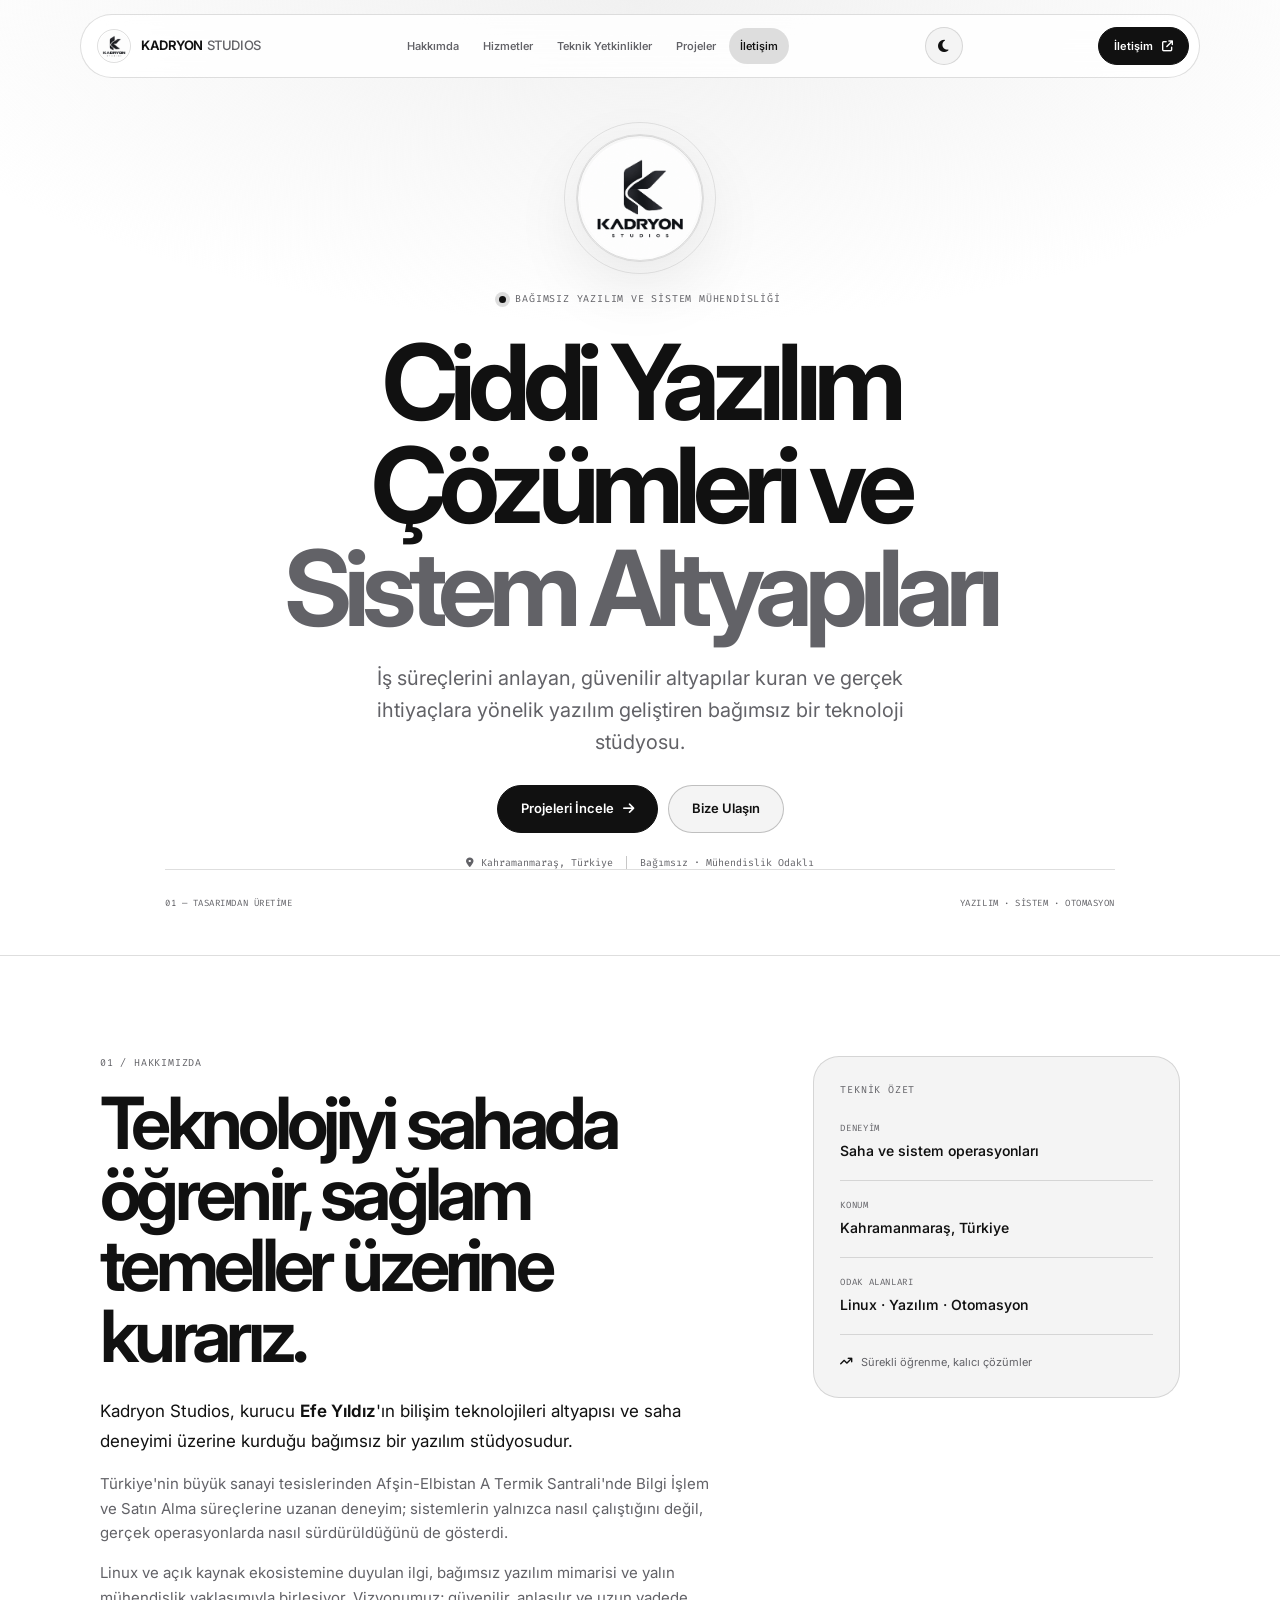
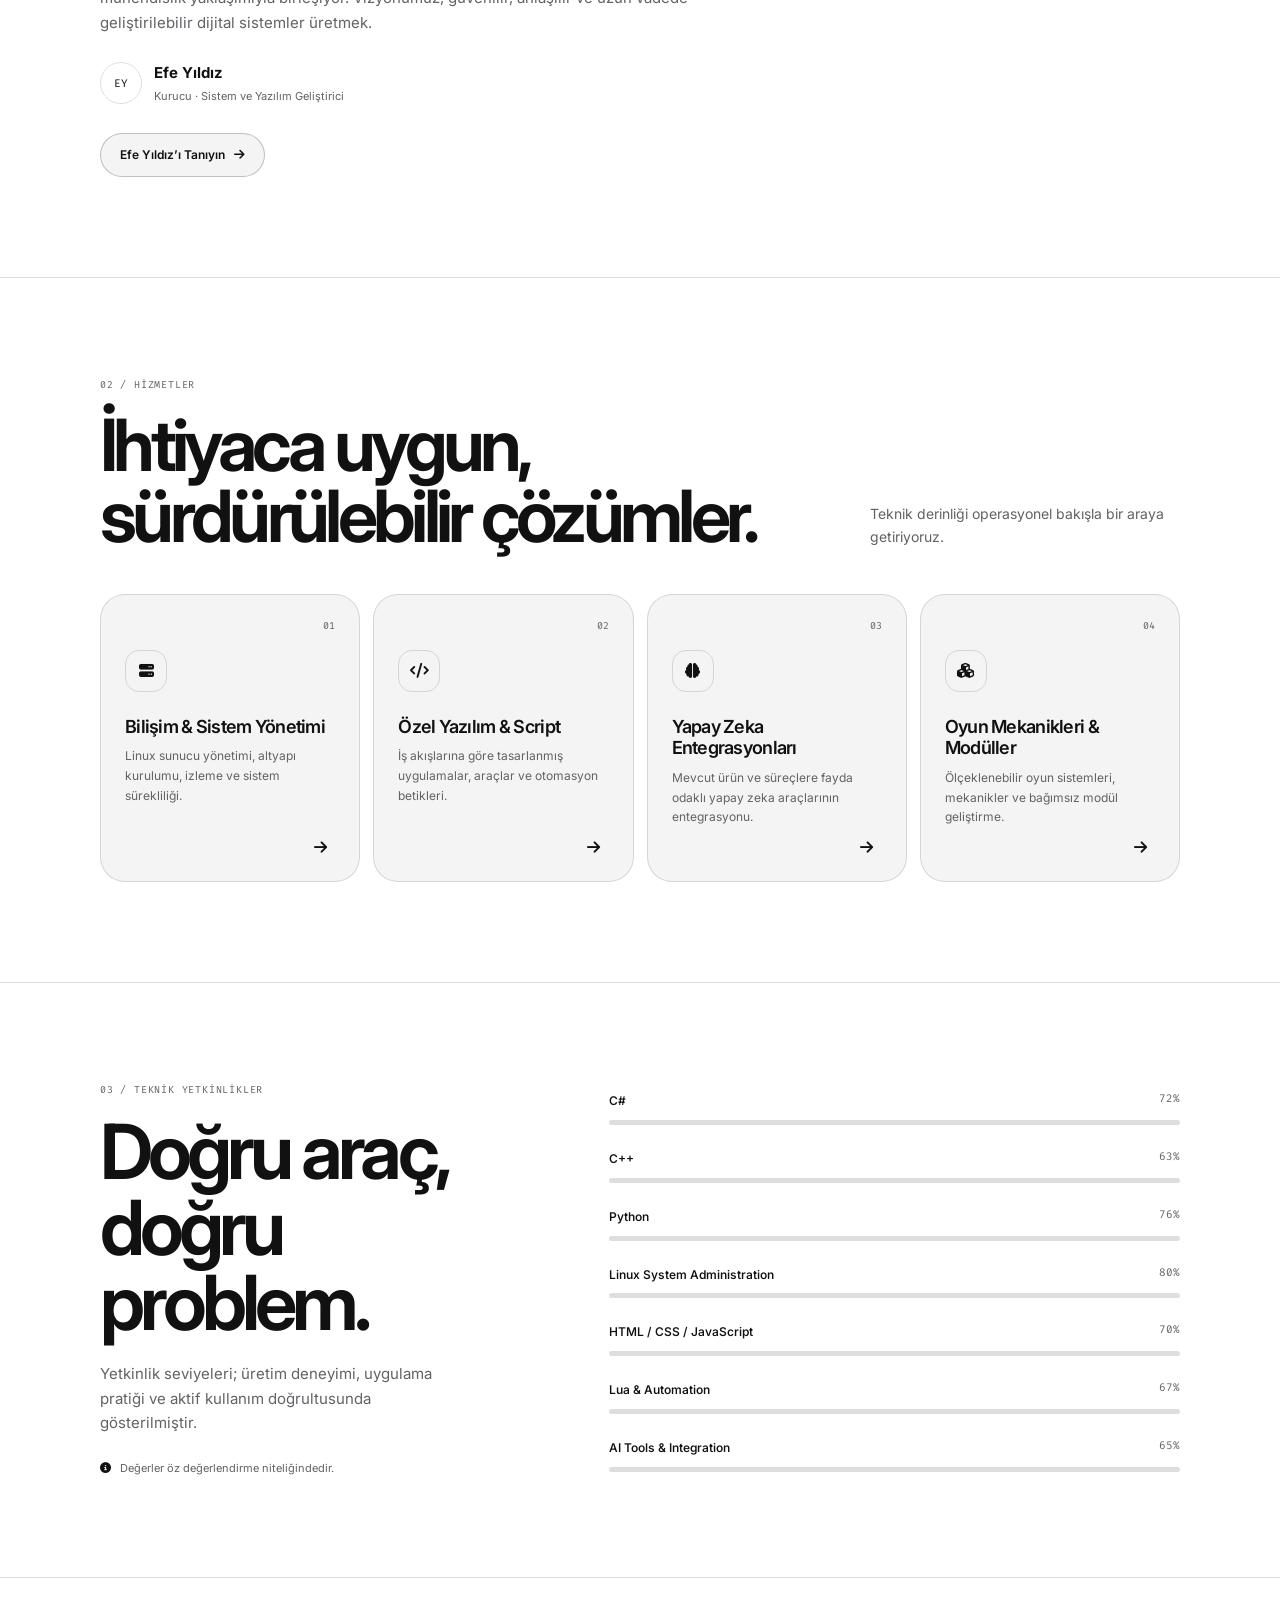
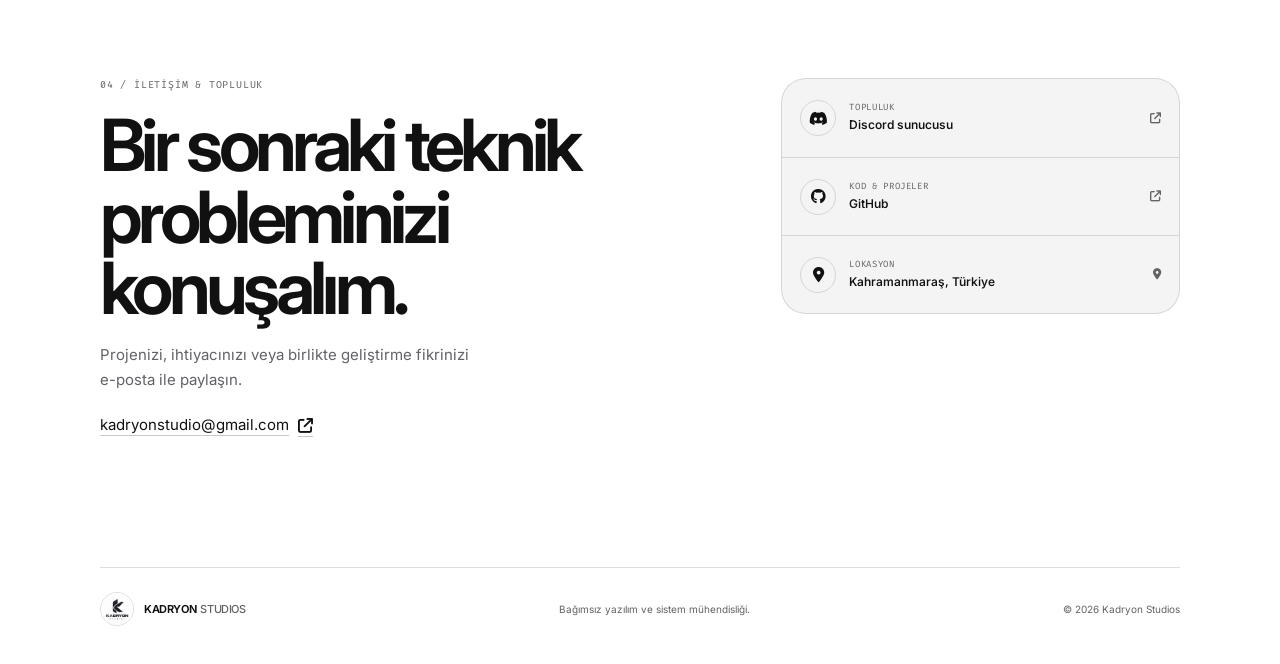
==== index.html @ 1e671a9b "Update index.html" ====
<!doctype html>
<html lang="tr">
<head>
  <meta charset="utf-8">
  <meta name="viewport" content="width=device-width, initial-scale=1">
  <meta name="theme-color" content="#000000">
  <meta name="description" content="Kadryon Studios; sistem yönetimi, özel yazılım geliştirme, otomasyon ve yapay zeka entegrasyonlarında mühendislik odaklı çözümler sunar.">
  <meta name="author" content="Kadryon Studios">
  <meta name="robots" content="index, follow, max-image-preview:large, max-snippet:-1, max-video-preview:-1">
  <title>Kadryon Studios — Yazılım ve Sistem Mühendisliği</title>
  <link rel="canonical" href="https://kadryon.com.tr/">
  <link rel="icon" type="image/png" href="logo_circle.png">
  <link rel="apple-touch-icon" href="logo_circle.png">
  <meta property="og:type" content="website">
  <meta property="og:site_name" content="Kadryon Studios">
  <meta property="og:locale" content="tr_TR">
  <meta property="og:url" content="https://kadryon.com.tr/">
  <meta property="og:title" content="Kadryon Studios — Yazılım ve Sistem Mühendisliği">
  <meta property="og:description" content="Sistem yönetimi, özel yazılım, otomasyon ve yapay zeka entegrasyonlarında mühendislik odaklı çözümler.">
  <meta property="og:image" content="https://kadryon.com.tr/logo.png">
  <meta property="og:image:alt" content="Kadryon Studios logosu">
  <meta name="twitter:card" content="summary_large_image">
  <meta name="twitter:title" content="Kadryon Studios — Yazılım ve Sistem Mühendisliği">
  <meta name="twitter:description" content="Sistem yönetimi, özel yazılım, otomasyon ve yapay zeka entegrasyonlarında mühendislik odaklı çözümler.">
  <meta name="twitter:image" content="https://kadryon.com.tr/logo.png">
  <script type="application/ld+json">
  {
    "@context": "https://schema.org",
    "@type": "Organization",
    "name": "Kadryon Studios",
    "url": "https://kadryon.com.tr/",
    "logo": "https://kadryon.com.tr/logo.png",
    "email": "kadryonstudio@gmail.com",
    "address": {
      "@type": "PostalAddress",
      "addressLocality": "Kahramanmaraş",
      "addressCountry": "TR"
    },
    "sameAs": ["https://github.com/kadryonstudios"],
    "knowsAbout": ["Yazılım geliştirme", "Linux sistem yönetimi", "Otomasyon", "Yapay zeka entegrasyonu"]
  }
  </script>
  <script>try{document.documentElement.dataset.theme=window.matchMedia('(prefers-color-scheme: light)').matches?'light':'dark'}catch(e){document.documentElement.dataset.theme='dark'}</script>
  <link rel="preconnect" href="https://fonts.googleapis.com">
  <link rel="preconnect" href="https://fonts.gstatic.com" crossorigin>
  <link href="https://fonts.googleapis.com/css2?family=Fira+Code:wght@400;500&family=Inter:wght@400;500;600;700;800&display=swap" rel="stylesheet">
  <link rel="stylesheet" href="https://cdnjs.cloudflare.com/ajax/libs/font-awesome/6.5.2/css/all.min.css" referrerpolicy="no-referrer">
  <link rel="stylesheet" href="style.css">
  <script src="script.js" defer></script>
</head>
<body>
  <div class="scroll-progress" aria-hidden="true"></div>
  <a class="skip-link" href="#main">Ana içeriğe geç</a>
  <header class="site-header">
    <div class="container nav-wrap">
      <a class="brand" href="#top" aria-label="Kadryon Studios ana sayfa"><img class="brand-logo brand-logo-round" src="logo_circle.png" alt="" width="42" height="42"><span>KADRYON <b>STUDIOS</b></span></a>
      <button class="menu-toggle" type="button" aria-expanded="false" aria-controls="primary-nav" aria-label="Menüyü aç"><span></span><span></span></button>
      <nav id="primary-nav" class="primary-nav" aria-label="Ana navigasyon">
        <a href="#hakkimda">Hakkımda</a><a href="#hizmetler">Hizmetler</a><a href="#yetkinlikler">Teknik Yetkinlikler</a><a href="portfolio.html#projeler">Projeler</a><a href="#iletisim">İletişim</a>
      </nav>
      <button class="theme-toggle" type="button" aria-label="Açık temaya geç" title="Açık temaya geç"><i class="fa-solid fa-sun" aria-hidden="true"></i></button>
      <a class="button button-dark nav-cta" href="#iletisim">İletişim <i class="fa-solid fa-arrow-up-right-from-square" aria-hidden="true"></i></a>
    </div>
  </header>

  <main id="main">
    <section class="hero" id="top">
      <div class="container hero-grid">
        <div class="hero-copy">
          <p class="eyebrow"><span class="status-dot"></span> BAĞIMSIZ YAZILIM VE SİSTEM MÜHENDİSLİĞİ</p>
          <h1>Ciddi Yazılım Çözümleri ve <span>Sistem Altyapıları</span></h1>
          <p class="hero-lead">İş süreçlerini anlayan, güvenilir altyapılar kuran ve gerçek ihtiyaçlara yönelik yazılım geliştiren bağımsız bir teknoloji stüdyosu.</p>
          <div class="hero-actions"><a class="button button-dark" href="portfolio.html#projeler">Projeleri İncele <i class="fa-solid fa-arrow-right" aria-hidden="true"></i></a><a class="button button-outline" href="#iletisim">Bize Ulaşın</a></div>
          <div class="hero-meta"><span><i class="fa-solid fa-location-dot" aria-hidden="true"></i> Kahramanmaraş, Türkiye</span><span class="meta-divider"></span><span>Bağımsız · Mühendislik Odaklı</span></div>
        </div>
        <div class="hero-visual hero-logo-card" aria-label="Kadryon Studios marka sunumu">
          <div class="visual-top"><span>KADRYON STUDIOS / DIGITAL ENGINEERING</span><i class="fa-solid fa-arrow-up-right-from-square" aria-hidden="true"></i></div>
          <div class="hero-logo-stage"><span class="logo-orbit orbit-one"></span><span class="logo-orbit orbit-two"></span><img class="hero-logo" src="logo_circle.png" alt="Kadryon Studios" width="520" height="520"></div>
          <div class="visual-bottom"><span>YAZILIM · SİSTEM · OTOMASYON</span><span>KM / TR</span></div>
        </div>
      </div>
      <div class="container hero-foot"><span>01 — TASARIMDAN ÜRETİME</span><span>YAZILIM · SİSTEM · OTOMASYON</span></div>
    </section>

    <section class="section about" id="hakkimda">
      <div class="container about-layout">
        <div class="about-copy"><div class="section-heading"><p class="eyebrow">01 / HAKKIMIZDA</p><h2>Teknolojiyi sahada öğrenir, sağlam temeller üzerine kurarız.</h2></div>
          <div class="about-body"><p class="large-copy">Kadryon Studios, kurucu <strong>Efe Yıldız</strong>'ın bilişim teknolojileri altyapısı ve saha deneyimi üzerine kurduğu bağımsız bir yazılım stüdyosudur.</p><p>Türkiye'nin büyük sanayi tesislerinden Afşin-Elbistan A Termik Santrali'nde Bilgi İşlem ve Satın Alma süreçlerine uzanan deneyim; sistemlerin yalnızca nasıl çalıştığını değil, gerçek operasyonlarda nasıl sürdürüldüğünü de gösterdi.</p><p>Linux ve açık kaynak ekosistemine duyulan ilgi, bağımsız yazılım mimarisi ve yalın mühendislik yaklaşımıyla birleşiyor. Vizyonumuz; güvenilir, anlaşılır ve uzun vadede geliştirilebilir dijital sistemler üretmek.</p><div class="about-signature"><span class="signature-mark">EY</span><span><b>Efe Yıldız</b><small>Kurucu · Sistem ve Yazılım Geliştirici</small></span></div><a class="button button-outline about-profile-link" href="efe-yildiz.html">Efe Yıldız’ı Tanıyın <i class="fa-solid fa-arrow-right" aria-hidden="true"></i></a></div>
        </div>
        <aside class="about-summary" aria-label="Teknik özet"><p class="eyebrow">TEKNİK ÖZET</p><div class="summary-row"><span>DENEYİM</span><b>Saha ve sistem operasyonları</b></div><div class="summary-row"><span>KONUM</span><b>Kahramanmaraş, Türkiye</b></div><div class="summary-row"><span>ODAK ALANLARI</span><b>Linux · Yazılım · Otomasyon</b></div><div class="summary-foot"><i class="fa-solid fa-arrow-trend-up" aria-hidden="true"></i> Sürekli öğrenme, kalıcı çözümler</div></aside>
      </div>
    </section>

    <section class="section services" id="hizmetler">
      <div class="container"><div class="section-heading heading-row"><div><p class="eyebrow">02 / HİZMETLER</p><h2>İhtiyaca uygun, sürdürülebilir çözümler.</h2></div><p class="heading-note">Teknik derinliği operasyonel bakışla bir araya getiriyoruz.</p></div>
        <div class="service-grid">
          <article class="service-card"><span class="card-index">01</span><i class="fa-solid fa-server service-icon" aria-hidden="true"></i><h3>Bilişim &amp; Sistem Yönetimi</h3><p>Linux sunucu yönetimi, altyapı kurulumu, izleme ve sistem sürekliliği.</p><a href="#iletisim" aria-label="Bilişim ve sistem yönetimi hakkında iletişime geç"><i class="fa-solid fa-arrow-right" aria-hidden="true"></i></a></article>
          <article class="service-card"><span class="card-index">02</span><i class="fa-solid fa-code service-icon" aria-hidden="true"></i><h3>Özel Yazılım &amp; Script</h3><p>İş akışlarına göre tasarlanmış uygulamalar, araçlar ve otomasyon betikleri.</p><a href="#iletisim" aria-label="Özel yazılım hakkında iletişime geç"><i class="fa-solid fa-arrow-right" aria-hidden="true"></i></a></article>
          <article class="service-card"><span class="card-index">03</span><i class="fa-solid fa-brain service-icon" aria-hidden="true"></i><h3>Yapay Zeka Entegrasyonları</h3><p>Mevcut ürün ve süreçlere fayda odaklı yapay zeka araçlarının entegrasyonu.</p><a href="#iletisim" aria-label="Yapay zeka entegrasyonları hakkında iletişime geç"><i class="fa-solid fa-arrow-right" aria-hidden="true"></i></a></article>
          <article class="service-card"><span class="card-index">04</span><i class="fa-solid fa-cubes service-icon" aria-hidden="true"></i><h3>Oyun Mekanikleri &amp; Modüller</h3><p>Ölçeklenebilir oyun sistemleri, mekanikler ve bağımsız modül geliştirme.</p><a href="#iletisim" aria-label="Oyun mekaniği geliştirme hakkında iletişime geç"><i class="fa-solid fa-arrow-right" aria-hidden="true"></i></a></article>
        </div>
      </div>
    </section>

    <section class="section skills" id="yetkinlikler">
      <div class="container skills-layout"><div class="skills-intro"><p class="eyebrow">03 / TEKNİK YETKİNLİKLER</p><h2>Doğru araç,<br>doğru problem.</h2><p>Yetkinlik seviyeleri; üretim deneyimi, uygulama pratiği ve aktif kullanım doğrultusunda gösterilmiştir.</p><div class="skill-note"><i class="fa-solid fa-circle-info" aria-hidden="true"></i> Değerler öz değerlendirme niteliğindedir.</div></div>
        <div class="skill-list" aria-label="Teknik yetkinlik seviyeleri">
          <div class="skill-item"><div><span>C#</span><span>78%</span></div><div class="progress"><span style="--level:78%"></span></div></div>
          <div class="skill-item"><div><span>C++</span><span>68%</span></div><div class="progress"><span style="--level:68%"></span></div></div>
          <div class="skill-item"><div><span>Python</span><span>82%</span></div><div class="progress"><span style="--level:82%"></span></div></div>
          <div class="skill-item"><div><span>Linux System Administration</span><span>86%</span></div><div class="progress"><span style="--level:86%"></span></div></div>
          <div class="skill-item"><div><span>HTML / CSS / JavaScript</span><span>75%</span></div><div class="progress"><span style="--level:75%"></span></div></div>
          <div class="skill-item"><div><span>Lua &amp; Automation</span><span>72%</span></div><div class="progress"><span style="--level:72%"></span></div></div>
          <div class="skill-item"><div><span>AI Tools &amp; Integration</span><span>70%</span></div><div class="progress"><span style="--level:70%"></span></div></div>
        </div>
      </div>
    </section>

    <section class="section contact" id="iletisim">
      <div class="container contact-layout"><div class="contact-copy"><p class="eyebrow">04 / İLETİŞİM &amp; TOPLULUK</p><h2>Bir sonraki teknik probleminizi konuşalım.</h2><p>Projenizi, ihtiyacınızı veya birlikte geliştirme fikrinizi e-posta ile paylaşın.</p><a class="email-link" href="mailto:kadryonstudio@gmail.com">kadryonstudio@gmail.com <i class="fa-solid fa-arrow-up-right-from-square" aria-hidden="true"></i></a></div>
        <div class="contact-details"><a class="contact-row" href="https://discord.com/" target="_blank" rel="noopener noreferrer"><span class="contact-icon"><i class="fa-brands fa-discord" aria-hidden="true"></i></span><span><small>TOPLULUK</small><b>Discord sunucusu</b></span><i class="fa-solid fa-arrow-up-right-from-square row-arrow" aria-hidden="true"></i></a><a class="contact-row" href="https://github.com/" target="_blank" rel="noopener noreferrer"><span class="contact-icon"><i class="fa-brands fa-github" aria-hidden="true"></i></span><span><small>KOD &amp; PROJELER</small><b>GitHub</b></span><i class="fa-solid fa-arrow-up-right-from-square row-arrow" aria-hidden="true"></i></a><div class="contact-row"><span class="contact-icon"><i class="fa-solid fa-location-dot" aria-hidden="true"></i></span><span><small>LOKASYON</small><b>Kahramanmaraş, Türkiye</b></span><i class="fa-solid fa-location-dot row-arrow" aria-hidden="true"></i></div></div>
      </div>
    </section>
  </main>
  <footer class="site-footer"><div class="container footer-inner"><a class="brand footer-brand" href="#top" aria-label="Kadryon Studios ana sayfa"><img class="brand-logo brand-logo-square" src="logo.png" alt="" width="54" height="54"><span>KADRYON <b>STUDIOS</b></span></a><span>Bağımsız yazılım ve sistem mühendisliği.</span><span>© <span id="year">2026</span> Kadryon Studios</span></div></footer>
</body>
</html>
---- style.css ----
/* Kadryon Studios — monochrome, editorial engineering system */
:root {
  color-scheme: dark;
  --bg: #000;
  --surface: #111113;
  --surface-raised: #171719;
  --surface-hover: #202022;
  --text: #f5f5f7;
  --muted: #a1a1a6;
  --line: rgba(255,255,255,.13);
  --line-strong: rgba(255,255,255,.22);
  --accent: #fff;
  --nav-bg: rgba(12,12,12,.84);
  --aura: #171717;
  --shadow: 0 24px 70px rgba(0,0,0,.28);
  --sans: Inter, -apple-system, BlinkMacSystemFont, "SF Pro Display", "Segoe UI", sans-serif;
  --mono: "Fira Code", ui-monospace, SFMono-Regular, Consolas, monospace;
  --spring: cubic-bezier(.32,.72,0,1);
  --page-progress: 0;
}
:root[data-theme="light"] {
  color-scheme: light;
  --bg: #fff;
  --surface: #f4f4f4;
  --surface-raised: #fafafa;
  --surface-hover: #eaeaea;
  --text: #111;
  --muted: #626267;
  --line: rgba(0,0,0,.13);
  --line-strong: rgba(0,0,0,.22);
  --accent: #111;
  --nav-bg: rgba(255,255,255,.84);
  --aura: #ededed;
  --shadow: 0 24px 70px rgba(0,0,0,.09);
}
*,*::before,*::after { box-sizing: border-box; }
html { scroll-behavior: smooth; scroll-padding-top: 100px; background: var(--bg); }
body { position: relative; isolation: isolate; min-width: 320px; margin: 0; overflow-x: clip; background: var(--bg); color: var(--text); font-family: var(--sans); font-size: 15px; line-height: 1.65; -webkit-font-smoothing: antialiased; text-rendering: optimizeLegibility; transition: background-color .35s ease,color .35s ease; }
body::before { position: fixed; z-index: 0; inset: 0; pointer-events: none; content: ""; background: radial-gradient(ellipse 80% 46% at 50% 0%,var(--aura),transparent 78%); opacity: .8; }
::selection { color: var(--bg); background: var(--text); }
a { color: inherit; }
button { color: inherit; font: inherit; }
:focus-visible { outline: 3px solid var(--text); outline-offset: 4px; }
img { max-width: 100%; }
[hidden] { display: none !important; }
.container { width: min(1080px,calc(100% - 48px)); margin-inline: auto; }
main,footer { position: relative; z-index: 1; }
.skip-link { position: fixed; z-index: 300; top: 12px; left: 12px; padding: 10px 15px; transform: translateY(-150%); border-radius: 999px; background: var(--text); color: var(--bg); }
.skip-link:focus { transform: none; }
.scroll-progress { position: fixed; z-index: 120; top: 0; left: 0; width: calc(var(--page-progress)*100%); height: 2px; background: var(--text); transform-origin: left; pointer-events: none; }

/* Floating glass navigation */
.site-header { position: fixed; z-index: 100; top: 14px; right: 0; left: 0; width: min(calc(100% - 28px),1120px); margin-inline: auto; border: 1px solid var(--line); border-radius: 999px; background: var(--nav-bg); -webkit-backdrop-filter: blur(20px) saturate(150%); backdrop-filter: blur(20px) saturate(150%); transition: background .3s ease,border-color .3s ease,box-shadow .3s ease; }
.site-header .nav-wrap { width: 100%; max-width: none; margin: 0; }
.site-header.is-scrolled { box-shadow: 0 12px 40px rgba(0,0,0,.14); }
.nav-wrap { display: flex; width: 100%; min-height: 62px; align-items: center; justify-content: space-between; gap: 14px; padding: 8px 10px 8px 16px; }
.brand { display: inline-flex; flex: none; align-items: center; gap: 10px; color: var(--text); text-decoration: none; font-size: 13px; font-weight: 650; letter-spacing: -.035em; white-space: nowrap; }
.brand span { display: inline-flex; gap: 4px; }
.brand b { color: var(--muted); font-weight: 500; }
.brand-logo { display: block; flex: none; object-fit: cover; }
.brand-logo-round { width: 34px; height: 34px; border: 1px solid var(--line); border-radius: 50%; }
.brand-logo-square { width: 46px; height: 46px; border: 1px solid var(--line); border-radius: 14px; }
.primary-nav { display: flex; align-items: center; justify-content: center; gap: 2px; }
.primary-nav a { position: relative; padding: 9px 11px; border-radius: 999px; color: var(--muted); text-decoration: none; font-size: 11px; font-weight: 550; transition: color .2s ease,background .2s ease,transform .25s var(--spring); }
.primary-nav a:hover,.primary-nav a[aria-current="location"] { color: var(--text); background: var(--line); }
.primary-nav a:hover { transform: translateY(-1px); }
.theme-toggle,.menu-toggle { display: grid; width: 38px; height: 38px; flex: none; place-items: center; border: 1px solid var(--line); border-radius: 50%; background: var(--surface); color: var(--text); cursor: pointer; transition: transform .25s var(--spring),background .2s ease,border-color .2s ease; }
.theme-toggle { font-size: 14px; }
.theme-toggle:hover { transform: rotate(12deg); background: var(--surface-hover); }
.menu-toggle { display: none; position: relative; z-index: 125; padding: 0; }
.menu-toggle span { position: absolute; width: 15px; height: 1.5px; border-radius: 2px; background: currentColor; transition: transform .3s var(--spring),top .3s var(--spring); }
.menu-toggle span:first-child { top: 14px; }
.menu-toggle span:last-child { top: 21px; }
.menu-toggle[aria-expanded="true"] span:first-child { top: 18px; transform: rotate(45deg); }
.menu-toggle[aria-expanded="true"] span:last-child { top: 18px; transform: rotate(-45deg); }
.button { display: inline-flex; min-height: 44px; align-items: center; justify-content: center; gap: 9px; padding: 0 19px; border: 1px solid transparent; border-radius: 999px; font-size: 12px; font-weight: 600; line-height: 1; text-decoration: none; transition: transform .25s var(--spring),background .2s ease,color .2s ease,border-color .2s ease; }
.button:hover { transform: translateY(-2px); }
.button:active { transform: scale(.97); }
.button-dark { border-color: var(--text); background: var(--text); color: var(--bg); }
.button-dark:hover { border-color: var(--muted); background: var(--muted); }
.button-outline { border-color: var(--line-strong); background: var(--surface); color: var(--text); }
.button-outline:hover { border-color: var(--text); background: var(--surface-hover); }
.nav-cta { min-height: 38px; padding-inline: 15px; font-size: 11px; }

/* Shared section language */
.section { padding: 100px 0; scroll-margin-top: 90px; }
.eyebrow { display: flex; align-items: center; gap: 9px; margin: 0 0 17px; color: var(--muted); font: 10px/1.4 var(--mono); letter-spacing: .08em; text-transform: uppercase; }
.status-dot { width: 7px; height: 7px; flex: none; border-radius: 50%; background: var(--text); box-shadow: 0 0 0 4px var(--line); }
.section-heading h2,.skills-intro h2,.contact-copy h2 { max-width: 720px; margin: 0; font-size: clamp(38px,6vw,72px); font-weight: 650; line-height: .99; letter-spacing: -.065em; }
.heading-row { display: flex; align-items: end; justify-content: space-between; gap: 36px; margin-bottom: 42px; }
.heading-note { max-width: 310px; margin: 0 0 4px; color: var(--muted); font-size: 14px; }

/* Home hero: quiet, oversized, editorial */
.hero { position: relative; display: flex; min-height: min(920px,100svh); flex-direction: column; justify-content: center; padding: 122px 0 46px; }
.hero-grid { display: flex; width: min(950px,calc(100% - 48px)); flex-direction: column; align-items: center; gap: 18px; text-align: center; }
.hero-copy { display: flex; max-width: 920px; flex-direction: column; align-items: center; }
.hero-copy .eyebrow { justify-content: center; margin-bottom: 25px; }
.hero h1,.portfolio-heading h1 { max-width: 13ch; margin: 0 auto 22px; font-size: clamp(46px,8.2vw,106px); font-weight: 680; line-height: .98; letter-spacing: -.075em; }
.hero h1 span { display: block; color: var(--muted); }
.hero-lead { max-width: 47ch; margin: 0 auto; color: var(--muted); font-size: clamp(16px,2vw,20px); line-height: 1.6; }
.hero-actions { display: flex; flex-wrap: wrap; justify-content: center; gap: 10px; margin-top: 27px; }
.hero-actions .button { min-height: 48px; padding-inline: 23px; font-size: 13px; }
.hero-meta { display: flex; flex-wrap: wrap; align-items: center; justify-content: center; gap: 13px; margin-top: 23px; color: var(--muted); font: 10px var(--mono); }
.hero-meta span:first-child { display: inline-flex; align-items: center; gap: 7px; }
.meta-divider { width: 1px; height: 13px; background: var(--line-strong); }
.hero-visual { position: relative; }
.hero-logo-card { display: flex; width: 100%; flex-direction: column; align-items: center; order: -1; border: 0; background: transparent; }
.visual-top,.visual-bottom { display: none; }
.hero-logo-stage { position: relative; display: grid; width: 152px; height: 152px; place-items: center; }
.hero-logo { position: relative; z-index: 1; display: block; width: 126px; height: 126px; border: 1px solid var(--line); border-radius: 50%; object-fit: cover; box-shadow: var(--shadow); animation: logo-enter .85s var(--spring) both; }
.logo-orbit { position: absolute; inset: 0; border: 1px solid var(--line); border-radius: 50%; animation: orbit-enter 1s var(--spring) both; }
.orbit-two { inset: 12px; opacity: .55; animation-delay: .08s; }
@keyframes logo-enter { from { opacity: 0; transform: scale(.88) translateY(12px); } to { opacity: 1; transform: none; } }
@keyframes orbit-enter { from { opacity: 0; transform: scale(.8); } to { opacity: .7; transform: none; } }
.hero-foot { display: flex; width: min(950px,calc(100% - 48px)); justify-content: space-between; gap: 16px; margin-top: auto; padding-top: 27px; border-top: 1px solid var(--line); color: var(--muted); font: 9px var(--mono); letter-spacing: .06em; }

/* About */
.about { border-top: 1px solid var(--line); }
.about-layout { display: grid; grid-template-columns: minmax(0,1.2fr) minmax(280px,.72fr); align-items: start; gap: clamp(42px,8vw,110px); }
.about-copy .section-heading h2 { max-width: 670px; }
.about-body { max-width: 660px; padding-top: 24px; color: var(--muted); }
.about-body p { margin: 0 0 15px; }
.about-body .large-copy { color: var(--text); font-size: 17px; line-height: 1.8; }
.large-copy strong { color: var(--text); font-weight: 650; }
.about-signature { display: flex; align-items: center; gap: 12px; margin-top: 26px; color: var(--text); }
.signature-mark { display: grid; width: 42px; height: 42px; place-items: center; border: 1px solid var(--line); border-radius: 50%; color: var(--text); font: 11px var(--mono); }
.about-signature span:last-child { display: grid; gap: 1px; }
.about-signature small { color: var(--muted); font-size: 11px; }
.about-profile-link { display: flex; width: fit-content; margin: 28px 0 0; clear: both; }
.about-summary { padding: 26px; border: 1px solid var(--line); border-radius: 26px; background: var(--surface); }
.about-summary .eyebrow { margin-bottom: 7px; }
.summary-row { display: grid; gap: 5px; padding: 18px 0; border-bottom: 1px solid var(--line); }
.summary-row span { color: var(--muted); font: 9px var(--mono); letter-spacing: .07em; }
.summary-row b { font-size: 14px; font-weight: 550; }
.summary-foot { display: flex; align-items: center; gap: 9px; padding-top: 18px; color: var(--muted); font-size: 11px; }
.summary-foot i { color: var(--text); }

/* Service bento tiles */
.services { border-top: 1px solid var(--line); }
.service-grid { display: grid; grid-template-columns: repeat(4,minmax(0,1fr)); gap: 13px; }
.service-card { position: relative; display: flex; min-height: 255px; flex-direction: column; align-items: flex-start; padding: 24px; overflow: hidden; border: 1px solid var(--line); border-radius: 25px; background: var(--surface); transition: transform .45s var(--spring),background .3s ease,border-color .3s ease; }
.service-card:hover { transform: translateY(-5px); border-color: var(--line-strong); background: var(--surface-raised); }
.card-index { align-self: flex-end; color: var(--muted); font: 10px var(--mono); }
.service-icon { display: grid; width: 42px; height: 42px; place-items: center; margin: 18px 0 24px; border: 1px solid var(--line); border-radius: 14px; color: var(--text); font-size: 15px; }
.service-card h3 { max-width: 17ch; margin: 0 0 9px; font-size: 18px; font-weight: 600; line-height: 1.2; letter-spacing: -.04em; }
.service-card p { margin: 0; color: var(--muted); font-size: 12px; line-height: 1.65; }
.service-card>a { display: grid; width: 30px; height: 30px; place-items: center; align-self: flex-end; margin-top: auto; padding-top: 10px; color: var(--text); text-decoration: none; transition: transform .25s var(--spring); }
.service-card>a:hover { transform: translateX(4px); }

/* Skills */
.skills { border-top: 1px solid var(--line); }
.skills-layout { display: grid; grid-template-columns: minmax(260px,.8fr) minmax(400px,1.2fr); align-items: start; gap: clamp(50px,10vw,140px); }
.skills-intro h2 { font-size: clamp(44px,6vw,76px); }
.skills-intro>p:not(.eyebrow) { max-width: 38ch; margin: 22px 0 0; color: var(--muted); }
.skill-note { display: flex; align-items: center; gap: 9px; margin-top: 23px; color: var(--muted); font-size: 11px; }
.skill-note i { color: var(--text); }
.skill-list { display: grid; gap: 24px; padding-top: 8px; }
.skill-item>div:first-child { display: flex; justify-content: space-between; gap: 20px; margin-bottom: 9px; font-size: 12px; font-weight: 550; }
.skill-item>div:first-child span:last-child { color: var(--muted); font: 11px var(--mono); }
.progress { height: 5px; overflow: hidden; border-radius: 999px; background: var(--line); }
.progress span { display: block; width: 0; height: 100%; border-radius: inherit; background: var(--text); transition: width 1.05s var(--spring); }
@supports (animation-timeline: view()) {
  .progress span { animation: skill-fill linear both; animation-timeline: view(); animation-range: entry 0% entry 90%; }
  @keyframes skill-fill { from { width: 0; } to { width: var(--level); } }
}

/* Portfolio tiles */
.portfolio-page { min-height: 75vh; padding-top: 160px; }
.portfolio-heading { align-items: end; margin-bottom: 38px; }
.portfolio-heading h1 { max-width: 12ch; margin: 0; font-size: clamp(48px,8vw,88px); }
.portfolio-heading .heading-note { max-width: 34ch; }
.project-grid { display: grid; grid-template-columns: repeat(3,minmax(0,1fr)); gap: 14px; }
.project-card { overflow: hidden; border: 1px solid var(--line); border-radius: 26px; background: var(--surface); transition: transform .45s var(--spring),border-color .3s ease,background .3s ease; }
.project-card:hover { transform: translateY(-5px); border-color: var(--line-strong); background: var(--surface-raised); }
.project-art { position: relative; display: grid; height: 205px; place-items: center; overflow: hidden; border-bottom: 1px solid var(--line); background: linear-gradient(145deg,var(--surface-raised),var(--bg)); color: var(--text); }
.project-art::after { position: absolute; inset: 0; content: ""; pointer-events: none; background: radial-gradient(ellipse at 50% 48%,rgba(255,255,255,.06),transparent 65%); }
.art-label,.art-caption { position: absolute; z-index: 1; color: var(--muted); font: 9px var(--mono); letter-spacing: .08em; }
.art-label { top: 17px; left: 18px; }
.art-caption { right: 18px; bottom: 16px; }
.server-stack { position: relative; display: grid; width: 136px; gap: 8px; transform: perspective(400px) rotateX(8deg); }
.server-stack span { height: 33px; border: 1px solid var(--line-strong); border-radius: 9px; background: var(--surface); box-shadow: 0 7px 18px rgba(0,0,0,.15); }
.server-stack span::after { display: block; width: 5px; height: 5px; margin: 13px 0 0 13px; border-radius: 50%; background: var(--text); content: ""; }
.code-window { position: relative; display: flex; width: 154px; height: 106px; align-items: flex-start; gap: 5px; padding: 14px; border: 1px solid var(--line-strong); border-radius: 13px; background: var(--surface); box-shadow: var(--shadow); }
.code-window span { width: 5px; height: 5px; border-radius: 50%; background: var(--muted); }
.code-window b { position: absolute; top: 42px; left: 0; width: 100%; color: var(--text); font: 24px var(--mono); text-align: center; }
.grid-cube { display: grid; width: 105px; height: 105px; place-items: center; border: 1px solid var(--line-strong); border-radius: 26px; background: var(--surface); color: var(--text); font-size: 35px; transform: rotate(-8deg); transition: transform .45s var(--spring); }
.project-card:hover .grid-cube { transform: rotate(0) scale(1.04); }
.project-info { padding: 22px; }
.project-title { display: flex; align-items: flex-start; justify-content: space-between; gap: 14px; }
.project-title .eyebrow { margin-bottom: 8px; font-size: 9px; }
.project-title h3 { margin: 0; font-size: 19px; line-height: 1.2; letter-spacing: -.04em; }
.project-title>a { display: grid; width: 34px; height: 34px; flex: none; place-items: center; border: 1px solid var(--line); border-radius: 50%; color: var(--text); text-decoration: none; transition: background .2s ease,transform .25s var(--spring); }
.project-title>a:hover { transform: translate(2px,-2px); background: var(--surface-hover); }
.project-info>p { min-height: 61px; margin: 15px 0 18px; color: var(--muted); font-size: 12px; }
.tags,.profile-tags { display: flex; flex-wrap: wrap; gap: 7px; }
.tags span,.profile-tags span { padding: 5px 9px; border: 1px solid var(--line); border-radius: 999px; color: var(--muted); font: 9px var(--mono); }
.portfolio-note { margin: 25px 0 0; color: var(--muted); font-size: 12px; }
.portfolio-note a { color: var(--text); text-decoration-color: var(--line-strong); text-underline-offset: 4px; }

/* Contact and footer */
.contact { border-top: 1px solid var(--line); }
.contact-layout { display: grid; grid-template-columns: minmax(0,1fr) minmax(280px,.72fr); align-items: start; gap: clamp(48px,10vw,130px); }
.contact-copy h2 { max-width: 590px; }
.contact-copy>p:not(.eyebrow) { max-width: 42ch; margin: 20px 0; color: var(--muted); }
.email-link { display: inline-flex; align-items: center; gap: 9px; color: var(--text); font-size: 15px; text-decoration-color: var(--line-strong); text-underline-offset: 5px; }
.contact-details { overflow: hidden; border: 1px solid var(--line); border-radius: 25px; background: var(--surface); }
.contact-row { display: flex; min-height: 78px; align-items: center; gap: 13px; padding: 14px 18px; color: var(--text); text-decoration: none; transition: background .25s ease; }
a.contact-row:hover { background: var(--surface-hover); }
.contact-row+.contact-row { border-top: 1px solid var(--line); }
.contact-icon { display: grid; width: 36px; height: 36px; flex: none; place-items: center; border: 1px solid var(--line); border-radius: 50%; color: var(--text); }
.contact-row>span:nth-child(2) { display: grid; min-width: 0; gap: 2px; }
.contact-row small { color: var(--muted); font: 9px var(--mono); letter-spacing: .07em; }
.contact-row b { font-size: 12px; font-weight: 550; }
.row-arrow { margin-left: auto; color: var(--muted); font-size: 11px; }
.site-footer { padding: 30px 0 38px; }
.footer-inner { display: flex; align-items: center; justify-content: space-between; gap: 16px 28px; padding-top: 24px; border-top: 1px solid var(--line); color: var(--muted); font-size: 10px; }
.footer-brand { color: var(--text); font-size: 11px; }
.footer-brand .brand-logo { width: 34px; height: 34px; border-radius: 50%; }

/* Profile page */
.profile-page { padding-top: 122px; }
.profile-hero { padding: 50px 0 38px; border-bottom: 1px solid var(--line); }
.profile-hero>.container>.eyebrow { margin-bottom: 26px; }
.profile-hero-row { display: flex; align-items: end; justify-content: space-between; gap: 28px; }
.profile-heading h1 { margin: 18px 0 5px; font-size: clamp(58px,10vw,112px); font-weight: 670; line-height: .95; letter-spacing: -.075em; }
.profile-identity { display: flex; align-items: center; gap: 12px; color: var(--muted); font: 9px var(--mono); letter-spacing: .06em; }
.profile-identity img { width: 54px; height: 54px; border: 1px solid var(--line); border-radius: 50%; object-fit: cover; }
.profile-role { margin: 0; color: var(--muted); font-size: 16px; }
.language-switch { display: flex; flex: none; gap: 4px; padding: 4px; border: 1px solid var(--line); border-radius: 999px; background: var(--surface); }
.language-button { padding: 9px 13px; border: 0; border-radius: 999px; background: transparent; color: var(--muted); font-size: 11px; cursor: pointer; transition: background .2s ease,color .2s ease; }
.language-button.is-active { background: var(--text); color: var(--bg); }
.profile-links { display: flex; flex-wrap: wrap; gap: 10px 22px; margin-top: 26px; color: var(--muted); font-size: 11px; }
.profile-links a { display: inline-flex; align-items: center; gap: 7px; text-decoration: none; transition: color .2s ease; }
.profile-links a:hover { color: var(--text); }
.profile-content { padding-top: 72px; }
.profile-overview { display: grid; grid-template-columns: .9fr 1.1fr; gap: clamp(35px,8vw,100px); align-items: start; }
.profile-overview h2 { max-width: 570px; margin: 0; font-size: clamp(31px,4.4vw,52px); font-weight: 630; line-height: 1.05; letter-spacing: -.06em; }
.profile-bio { max-width: 620px; margin: 0; color: var(--muted); font-size: 15px; }
.profile-facts { display: grid; grid-template-columns: repeat(3,1fr); margin: 37px 0 66px; border: 1px solid var(--line); border-radius: 22px; background: var(--surface); }
.profile-facts article { display: grid; gap: 6px; padding: 20px 23px; }
.profile-facts article+article { border-left: 1px solid var(--line); }
.profile-facts article span,.profile-block>.eyebrow { color: var(--muted); font: 9px var(--mono); letter-spacing: .07em; }
.profile-facts article b { font-size: 12px; font-weight: 550; }
.profile-columns { display: grid; grid-template-columns: minmax(0,1.25fr) minmax(260px,.75fr); gap: clamp(38px,8vw,100px); }
.profile-block { margin-bottom: 43px; }
.profile-block>.eyebrow { margin: 0 0 12px; }
.profile-block h2 { margin: 0 0 15px; font-size: clamp(22px,3vw,30px); font-weight: 620; line-height: 1.15; letter-spacing: -.045em; }
.timeline-entry { position: relative; display: grid; grid-template-columns: 12px minmax(0,1fr); gap: 13px; padding: 19px 0 20px; border-top: 1px solid var(--line); }
.timeline-marker { width: 8px; height: 8px; margin-top: 7px; border: 1px solid var(--text); border-radius: 50%; }
.timeline-title { display: flex; align-items: baseline; justify-content: space-between; gap: 12px; }
.timeline-title h3 { margin: 0; font-size: 15px; font-weight: 600; letter-spacing: -.025em; }
.timeline-title>span { color: var(--muted); font: 9px var(--mono); white-space: nowrap; }
.timeline-place { margin: 3px 0 10px; color: var(--muted); font-size: 11px; }
.timeline-entry ul { display: grid; gap: 7px; margin: 0; padding-left: 17px; color: var(--muted); font-size: 12px; }
.profile-side { padding-left: 25px; border-left: 1px solid var(--line); }
.profile-muted { margin: 0; color: var(--muted); font-size: 12px; }
.profile-tags { margin-top: 17px; }
.profile-detail { display: flex; justify-content: space-between; gap: 14px; padding: 12px 0; border-top: 1px solid var(--line); font-size: 11px; }
.profile-detail span { color: var(--muted); }
.profile-detail b { text-align: right; font-weight: 550; }
.profile-contact { display: flex; align-items: center; justify-content: space-between; gap: 20px; margin-top: 10px; padding: 22px 24px; border: 1px solid var(--line); border-radius: 22px; background: var(--surface); }
.profile-contact p { margin: 0; color: var(--muted); }

/* Motion system */
.js-motion .reveal { opacity: 0; transform: translateY(22px); filter: blur(4px); transition: opacity .75s var(--spring),transform .75s var(--spring),filter .75s var(--spring); transition-delay: var(--reveal-delay,0ms); }
.js-motion .reveal.is-visible { opacity: 1; transform: none; filter: none; }
.hero-copy>.eyebrow,.hero-copy>h1,.hero-copy>.hero-lead,.hero-copy>.hero-actions,.hero-copy>.hero-meta { animation: rise-in .8s var(--spring) both; }
.hero-copy>.eyebrow { animation-delay: .04s; }
.hero-copy>h1 { animation-delay: .12s; }
.hero-copy>.hero-lead { animation-delay: .2s; }
.hero-copy>.hero-actions { animation-delay: .28s; }
.hero-copy>.hero-meta { animation-delay: .36s; }
.hero-foot { animation: rise-in .8s .42s var(--spring) both; }
@keyframes rise-in { from { opacity: 0; transform: translateY(16px); } to { opacity: 1; transform: none; } }
@media (prefers-reduced-motion: reduce) {
  *,*::before,*::after { scroll-behavior: auto !important; animation-duration: .01ms !important; animation-iteration-count: 1 !important; transition-duration: .01ms !important; }
  .js-motion .reveal { opacity: 1; transform: none; filter: none; }
}

/* Tablet */
@media (max-width: 980px) {
  .container { width: min(100% - 40px,760px); }
  .site-header { width: min(calc(100% - 24px),820px); }
  .nav-wrap { gap: 8px; }
  .primary-nav a { padding-inline: 8px; font-size: 10px; }
  .nav-cta { padding-inline: 12px; }
  .service-grid { grid-template-columns: repeat(2,minmax(0,1fr)); }
  .service-card { min-height: 225px; }
  .about-layout,.contact-layout { grid-template-columns: minmax(0,1fr) minmax(250px,.75fr); gap: 38px; }
  .skills-layout { grid-template-columns: minmax(230px,.75fr) minmax(320px,1.25fr); gap: 45px; }
  .project-grid { grid-template-columns: repeat(2,minmax(0,1fr)); }
  .project-card:last-child { grid-column: 1 / -1; display: grid; grid-template-columns: .8fr 1.2fr; }
  .project-card:last-child .project-art { height: 100%; min-height: 220px; border-right: 1px solid var(--line); border-bottom: 0; }
}

/* Mobile: full-height drawer enters from the right */
@media (max-width: 740px) {
  html { scroll-padding-top: 80px; }
  .container { width: calc(100% - 36px); }
  .site-header { top: 10px; width: calc(100% - 20px); border-radius: 999px; }
  .nav-wrap { min-height: 56px; padding: 7px 8px 7px 13px; }
  .brand { font-size: 12px; }
  .brand-logo-round { width: 31px; height: 31px; }
  .menu-toggle { display: grid; margin-left: auto; }
  .theme-toggle { width: 36px; height: 36px; }
  .nav-cta { display: none; }
  .primary-nav { position: absolute; z-index: 110; top: -10px; right: auto; left: 50%; display: flex; width: 100vw; height: 100vh; height: 100dvh; flex-direction: column; align-items: stretch; justify-content: center; gap: 4px; padding: 94px clamp(28px,10vw,70px) 40px; overflow-y: auto; border: 0; border-radius: 0; background: var(--bg); opacity: 0; visibility: hidden; transform: translate(-50%,0) translateX(100%); transition: transform .48s var(--spring),opacity .3s ease,visibility .48s; }
  .primary-nav.is-open { opacity: 1; visibility: visible; transform: translate(-50%,0); }
  .primary-nav a { padding: 15px 4px; border-bottom: 1px solid var(--line); border-radius: 0; color: var(--text); font-size: clamp(25px,8vw,38px); font-weight: 600; letter-spacing: -.05em; }
  .primary-nav a:hover,.primary-nav a[aria-current="location"] { background: transparent; }
  .primary-nav a::after { display: none; }
  body.menu-open { overflow: hidden; }
  .hero { min-height: min(850px,100svh); padding: 105px 0 31px; }
  .hero-grid,.hero-foot { width: calc(100% - 36px); }
  .hero-grid { gap: 12px; }
  .hero-logo-stage { width: 126px; height: 126px; }
  .hero-logo { width: 104px; height: 104px; }
  .hero h1 { max-width: 12ch; font-size: clamp(42px,10vw,76px); }
  .hero-copy .eyebrow { font-size: 8px; }
  .hero-lead { max-width: 40ch; font-size: 15px; }
  .hero-meta { font-size: 9px; }
  .section { padding: 76px 0; }
  .about-layout,.contact-layout,.skills-layout { grid-template-columns: minmax(0,1fr); gap: 32px; }
  .about-summary { max-width: 600px; }
  .skills-layout { gap: 35px; }
  .skills-intro h2 { font-size: clamp(44px,11vw,68px); }
  .portfolio-page { padding-top: 120px; }
  .portfolio-heading { display: block; }
  .portfolio-heading .heading-note { margin-top: 15px; }
  .project-grid { grid-template-columns: minmax(0,1fr); }
  .project-card:last-child { display: block; grid-column: auto; }
  .project-card:last-child .project-art { height: 205px; min-height: 0; border-right: 0; border-bottom: 1px solid var(--line); }
  .profile-page { padding-top: 95px; }
  .profile-hero { padding: 38px 0 28px; }
  .profile-hero-row { align-items: flex-start; flex-direction: column; }
  .profile-heading h1 { font-size: clamp(57px,15vw,92px); }
  .profile-links { gap: 12px 17px; }
  .profile-content { padding-top: 50px; }
  .profile-overview,.profile-columns { grid-template-columns: minmax(0,1fr); gap: 28px; }
  .profile-facts { margin: 30px 0 48px; }
  .profile-facts article { padding: 15px 12px; }
  .profile-facts article b { font-size: 10px; }
  .profile-side { padding: 28px 0 0; border-top: 1px solid var(--line); border-left: 0; }
  .profile-contact { align-items: flex-start; flex-direction: column; }
  .footer-inner { flex-wrap: wrap; }
}
@media (max-width: 480px) {
  .container { width: calc(100% - 32px); }
  .hero { min-height: max(690px,100svh); }
  .hero-grid,.hero-foot { width: calc(100% - 32px); }
  .hero h1 { font-size: clamp(40px,11.5vw,58px); }
  .hero-actions { display: grid; width: 100%; grid-template-columns: 1fr; }
  .hero-actions .button { width: 100%; }
  .hero-foot { font-size: 8px; }
  .section { padding: 64px 0; }
  .section-heading h2,.contact-copy h2 { font-size: clamp(37px,10vw,49px); }
  .about-body { font-size: 14px; }
  .about-body .large-copy { font-size: 15px; }
  .service-grid { grid-template-columns: minmax(0,1fr); }
  .service-card { min-height: 210px; }
  .project-art { height: 190px; }
  .profile-overview h2 { font-size: 34px; }
  .profile-facts { grid-template-columns: minmax(0,1fr); }
  .profile-facts article+article { border-top: 1px solid var(--line); border-left: 0; }
  .timeline-title { align-items: flex-start; flex-direction: column; gap: 3px; }
  .footer-inner>span:nth-child(2) { display: none; }
  .footer-inner>span:last-child { width: 100%; }
}
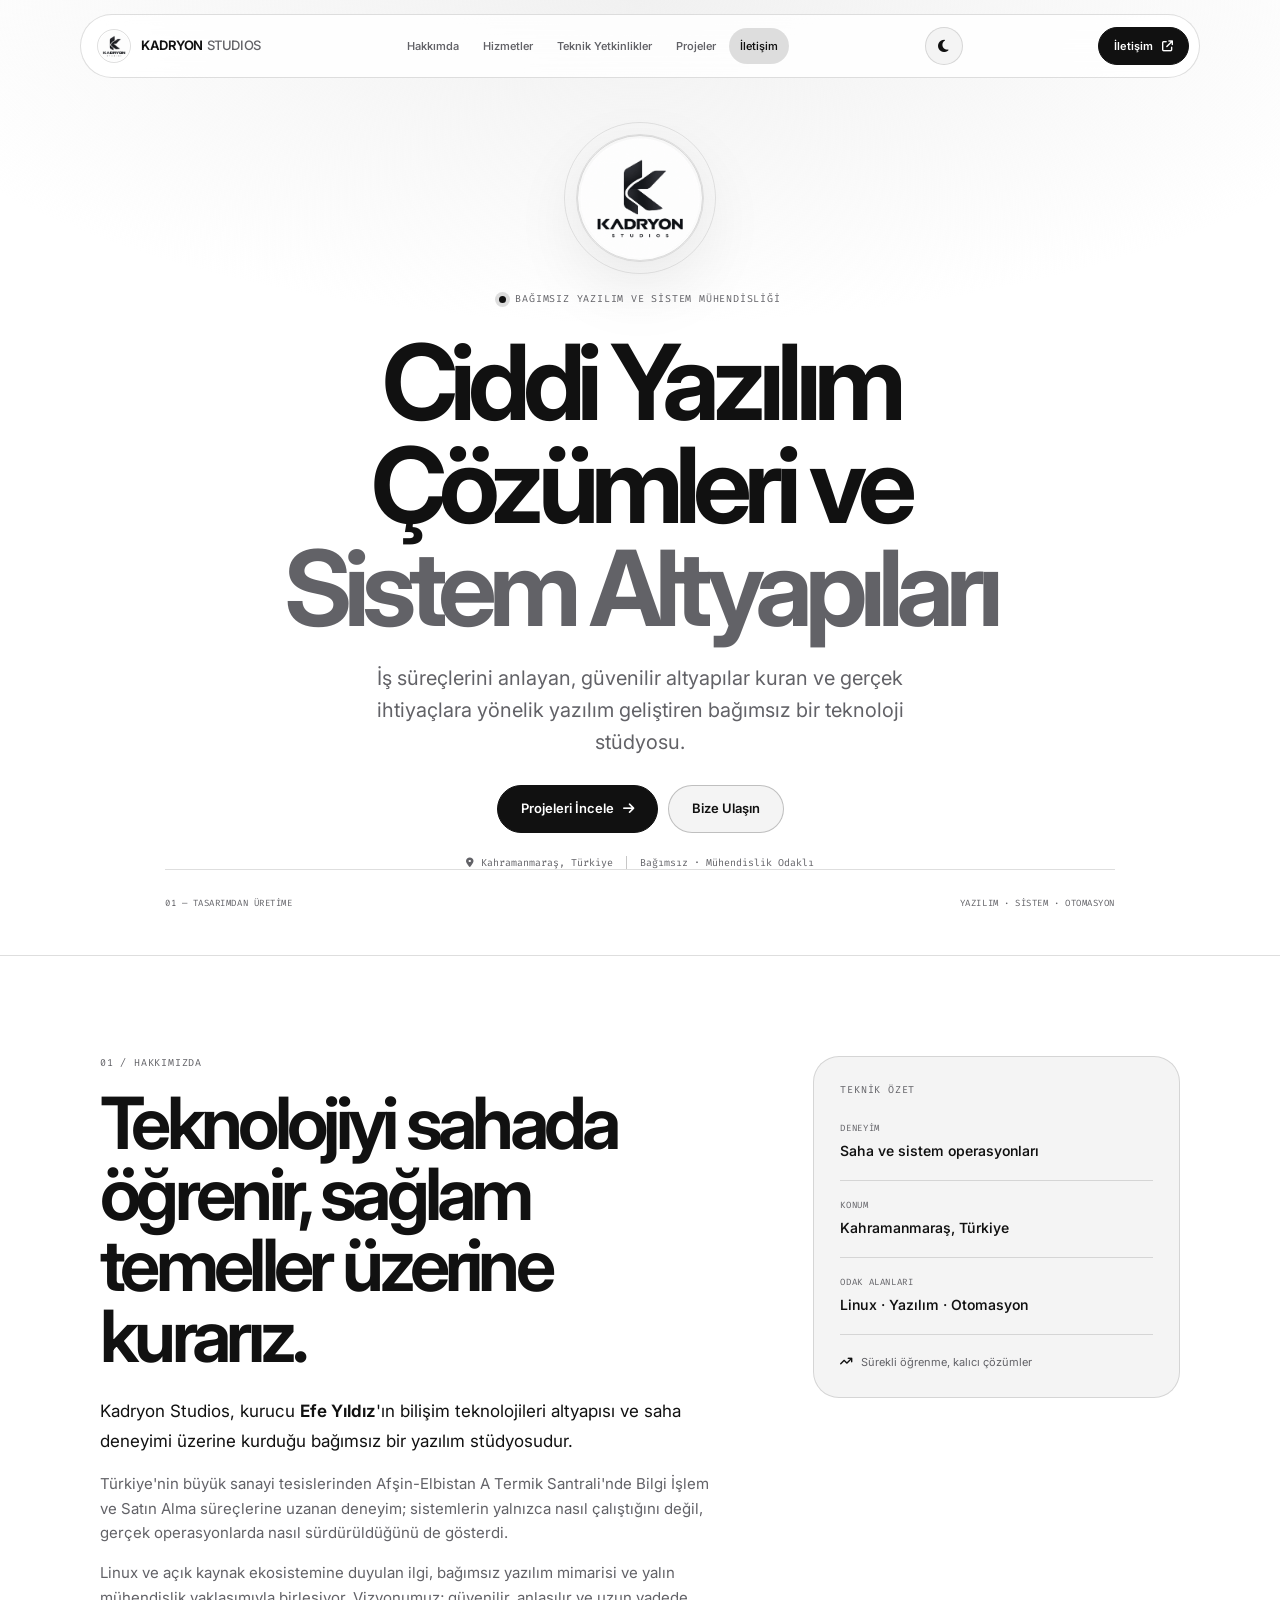
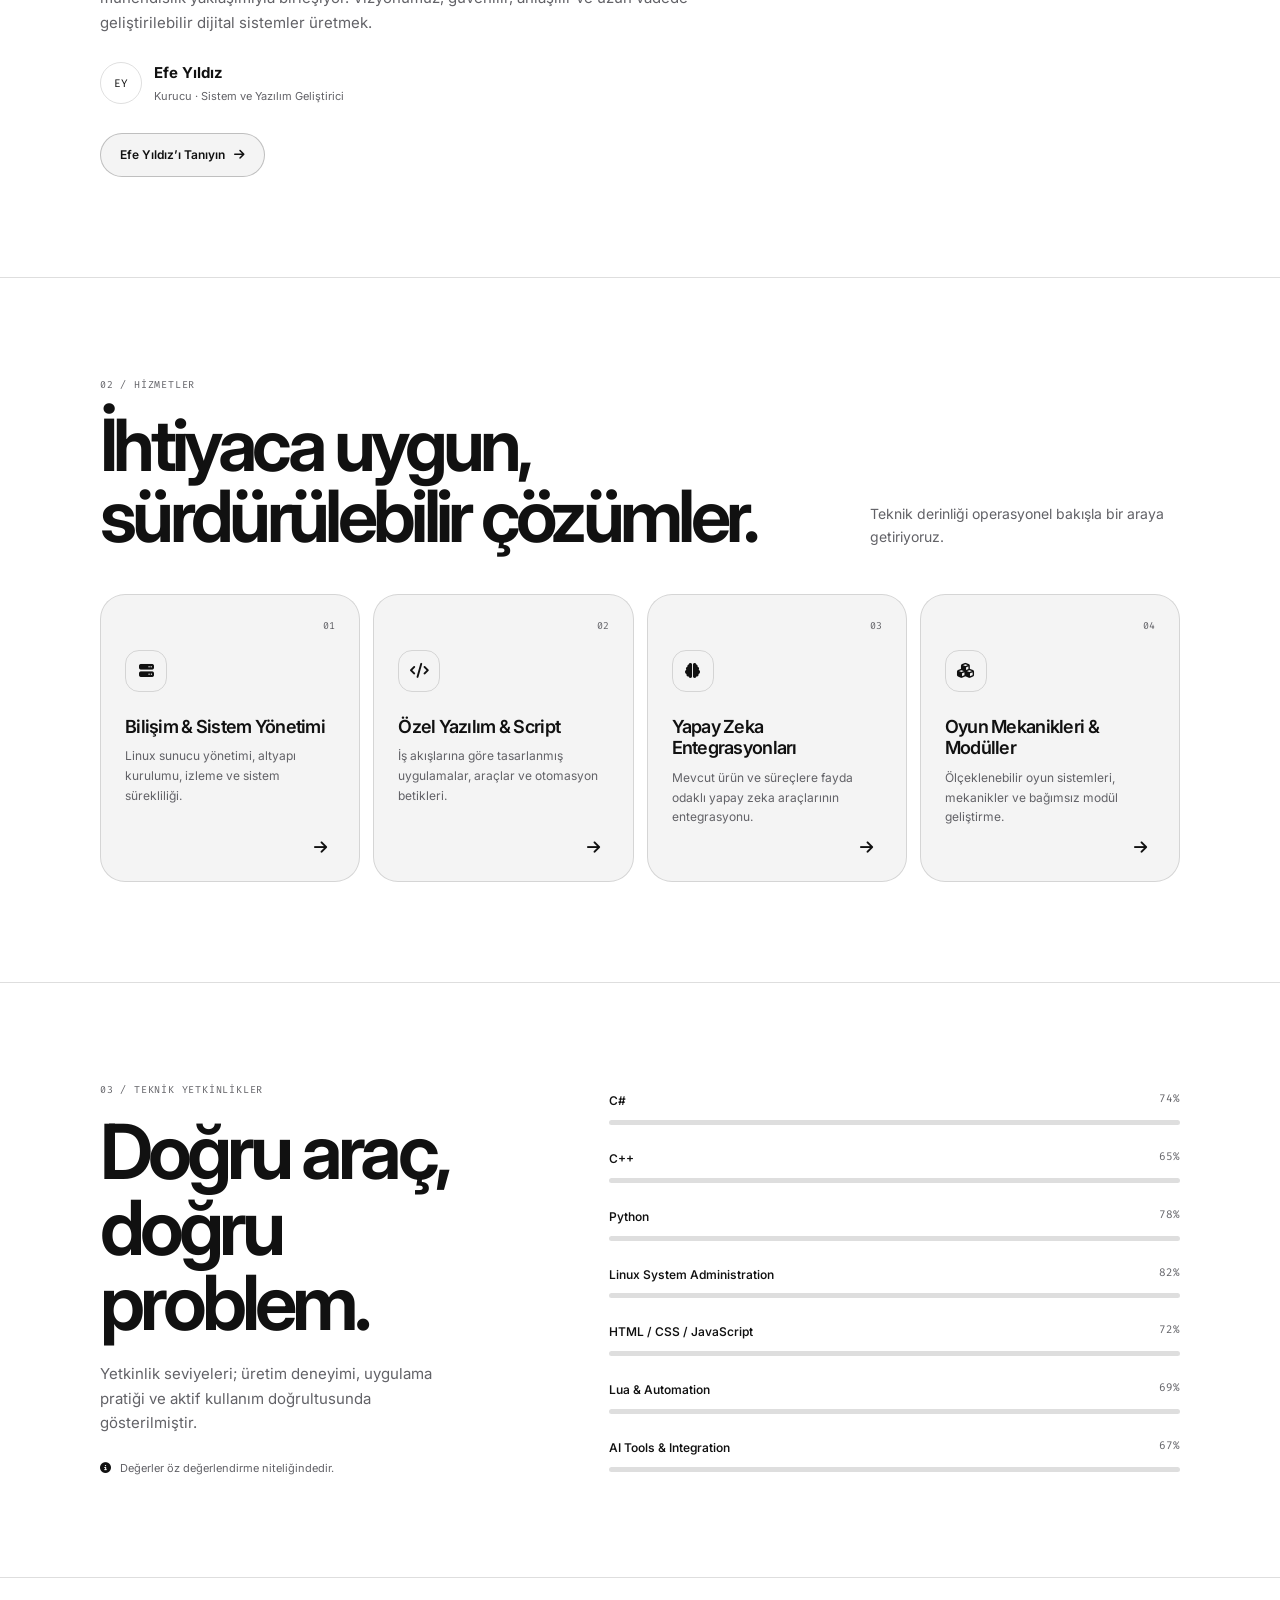
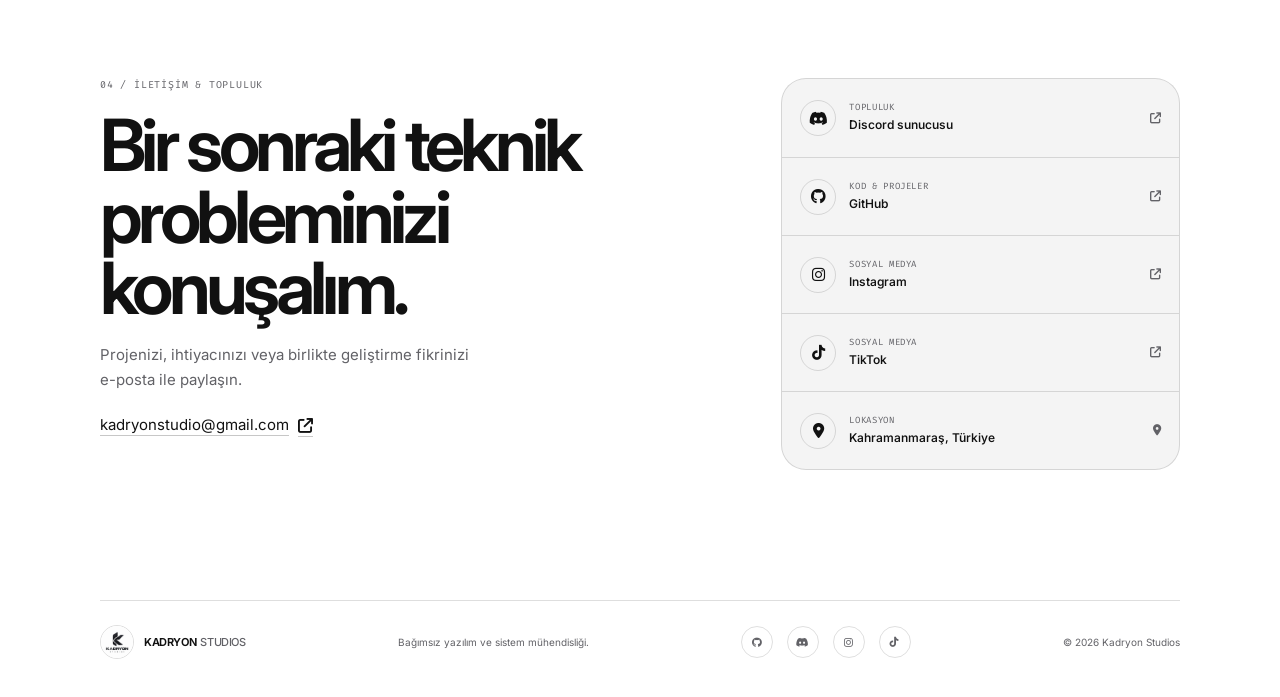
==== commit 1f41db1a: "sa" ====
--- a/index.html
+++ b/index.html
@@ -9,7 +9,7 @@
   <meta name="robots" content="index, follow, max-image-preview:large, max-snippet:-1, max-video-preview:-1">
   <title>Kadryon Studios — Yazılım ve Sistem Mühendisliği</title>
   <link rel="canonical" href="https://kadryon.com.tr/">
-  <link rel="icon" type="image/png" href="logo_circle.png">
+  <link rel="icon" type="image/png" href="logo.png">
   <link rel="apple-touch-icon" href="logo_circle.png">
   <meta property="og:type" content="website">
   <meta property="og:site_name" content="Kadryon Studios">
@@ -36,7 +36,7 @@
       "addressLocality": "Kahramanmaraş",
       "addressCountry": "TR"
     },
-    "sameAs": ["https://github.com/kadryonstudios"],
+    "sameAs": ["https://github.com/kadryonstudios", "https://www.instagram.com/kadryon/", "https://www.tiktok.com/@kadryonstudio", "https://discord.gg/qzvZFR2Uh6"],
     "knowsAbout": ["Yazılım geliştirme", "Linux sistem yönetimi", "Otomasyon", "Yapay zeka entegrasyonu"]
   }
   </script>
@@ -118,10 +118,10 @@
 
     <section class="section contact" id="iletisim">
       <div class="container contact-layout"><div class="contact-copy"><p class="eyebrow">04 / İLETİŞİM &amp; TOPLULUK</p><h2>Bir sonraki teknik probleminizi konuşalım.</h2><p>Projenizi, ihtiyacınızı veya birlikte geliştirme fikrinizi e-posta ile paylaşın.</p><a class="email-link" href="mailto:kadryonstudio@gmail.com">kadryonstudio@gmail.com <i class="fa-solid fa-arrow-up-right-from-square" aria-hidden="true"></i></a></div>
-        <div class="contact-details"><a class="contact-row" href="https://discord.com/" target="_blank" rel="noopener noreferrer"><span class="contact-icon"><i class="fa-brands fa-discord" aria-hidden="true"></i></span><span><small>TOPLULUK</small><b>Discord sunucusu</b></span><i class="fa-solid fa-arrow-up-right-from-square row-arrow" aria-hidden="true"></i></a><a class="contact-row" href="https://github.com/" target="_blank" rel="noopener noreferrer"><span class="contact-icon"><i class="fa-brands fa-github" aria-hidden="true"></i></span><span><small>KOD &amp; PROJELER</small><b>GitHub</b></span><i class="fa-solid fa-arrow-up-right-from-square row-arrow" aria-hidden="true"></i></a><div class="contact-row"><span class="contact-icon"><i class="fa-solid fa-location-dot" aria-hidden="true"></i></span><span><small>LOKASYON</small><b>Kahramanmaraş, Türkiye</b></span><i class="fa-solid fa-location-dot row-arrow" aria-hidden="true"></i></div></div>
+        <div class="contact-details"><a class="contact-row" href="https://discord.gg/qzvZFR2Uh6" target="_blank" rel="noopener noreferrer"><span class="contact-icon"><i class="fa-brands fa-discord" aria-hidden="true"></i></span><span><small>TOPLULUK</small><b>Discord sunucusu</b></span><i class="fa-solid fa-arrow-up-right-from-square row-arrow" aria-hidden="true"></i></a><a class="contact-row" href="https://github.com/kadryonstudios" target="_blank" rel="noopener noreferrer"><span class="contact-icon"><i class="fa-brands fa-github" aria-hidden="true"></i></span><span><small>KOD &amp; PROJELER</small><b>GitHub</b></span><i class="fa-solid fa-arrow-up-right-from-square row-arrow" aria-hidden="true"></i></a><a class="contact-row" href="https://www.instagram.com/kadryon/" target="_blank" rel="noopener noreferrer"><span class="contact-icon"><i class="fa-brands fa-instagram" aria-hidden="true"></i></span><span><small>SOSYAL MEDYA</small><b>Instagram</b></span><i class="fa-solid fa-arrow-up-right-from-square row-arrow" aria-hidden="true"></i></a><a class="contact-row" href="https://www.tiktok.com/@kadryonstudio" target="_blank" rel="noopener noreferrer"><span class="contact-icon"><i class="fa-brands fa-tiktok" aria-hidden="true"></i></span><span><small>SOSYAL MEDYA</small><b>TikTok</b></span><i class="fa-solid fa-arrow-up-right-from-square row-arrow" aria-hidden="true"></i></a><div class="contact-row"><span class="contact-icon"><i class="fa-solid fa-location-dot" aria-hidden="true"></i></span><span><small>LOKASYON</small><b>Kahramanmaraş, Türkiye</b></span><i class="fa-solid fa-location-dot row-arrow" aria-hidden="true"></i></div></div>
       </div>
     </section>
   </main>
-  <footer class="site-footer"><div class="container footer-inner"><a class="brand footer-brand" href="#top" aria-label="Kadryon Studios ana sayfa"><img class="brand-logo brand-logo-square" src="logo.png" alt="" width="54" height="54"><span>KADRYON <b>STUDIOS</b></span></a><span>Bağımsız yazılım ve sistem mühendisliği.</span><span>© <span id="year">2026</span> Kadryon Studios</span></div></footer>
+  <footer class="site-footer"><div class="container footer-inner"><a class="brand footer-brand" href="#top" aria-label="Kadryon Studios ana sayfa"><img class="brand-logo brand-logo-square" src="logo.png" alt="" width="54" height="54"><span>KADRYON <b>STUDIOS</b></span></a><span>Bağımsız yazılım ve sistem mühendisliği.</span><nav class="footer-socials" aria-label="Sosyal medya"><a href="https://github.com/kadryonstudios" target="_blank" rel="noopener noreferrer" aria-label="GitHub"><i class="fa-brands fa-github" aria-hidden="true"></i></a><a href="https://discord.gg/qzvZFR2Uh6" target="_blank" rel="noopener noreferrer" aria-label="Discord"><i class="fa-brands fa-discord" aria-hidden="true"></i></a><a href="https://www.instagram.com/kadryon/" target="_blank" rel="noopener noreferrer" aria-label="Instagram"><i class="fa-brands fa-instagram" aria-hidden="true"></i></a><a href="https://www.tiktok.com/@kadryonstudio" target="_blank" rel="noopener noreferrer" aria-label="TikTok"><i class="fa-brands fa-tiktok" aria-hidden="true"></i></a></nav><span>© <span id="year">2026</span> Kadryon Studios</span></div></footer>
 </body>
 </html>
--- a/style.css
+++ b/style.css
@@ -215,6 +215,9 @@
 .site-footer { padding: 30px 0 38px; }
 .footer-inner { display: flex; align-items: center; justify-content: space-between; gap: 16px 28px; padding-top: 24px; border-top: 1px solid var(--line); color: var(--muted); font-size: 10px; }
 .footer-brand { color: var(--text); font-size: 11px; }
+.footer-socials { display: flex; align-items: center; gap: 14px; }
+.footer-socials a { display: grid; width: 32px; height: 32px; place-items: center; border: 1px solid var(--line); border-radius: 50%; color: var(--muted); text-decoration: none; transition: color .2s ease,border-color .2s ease,background .2s ease; }
+.footer-socials a:hover { border-color: var(--line-strong); background: var(--surface); color: var(--text); }
 .footer-brand .brand-logo { width: 34px; height: 34px; border-radius: 50%; }
 
 /* Profile page */
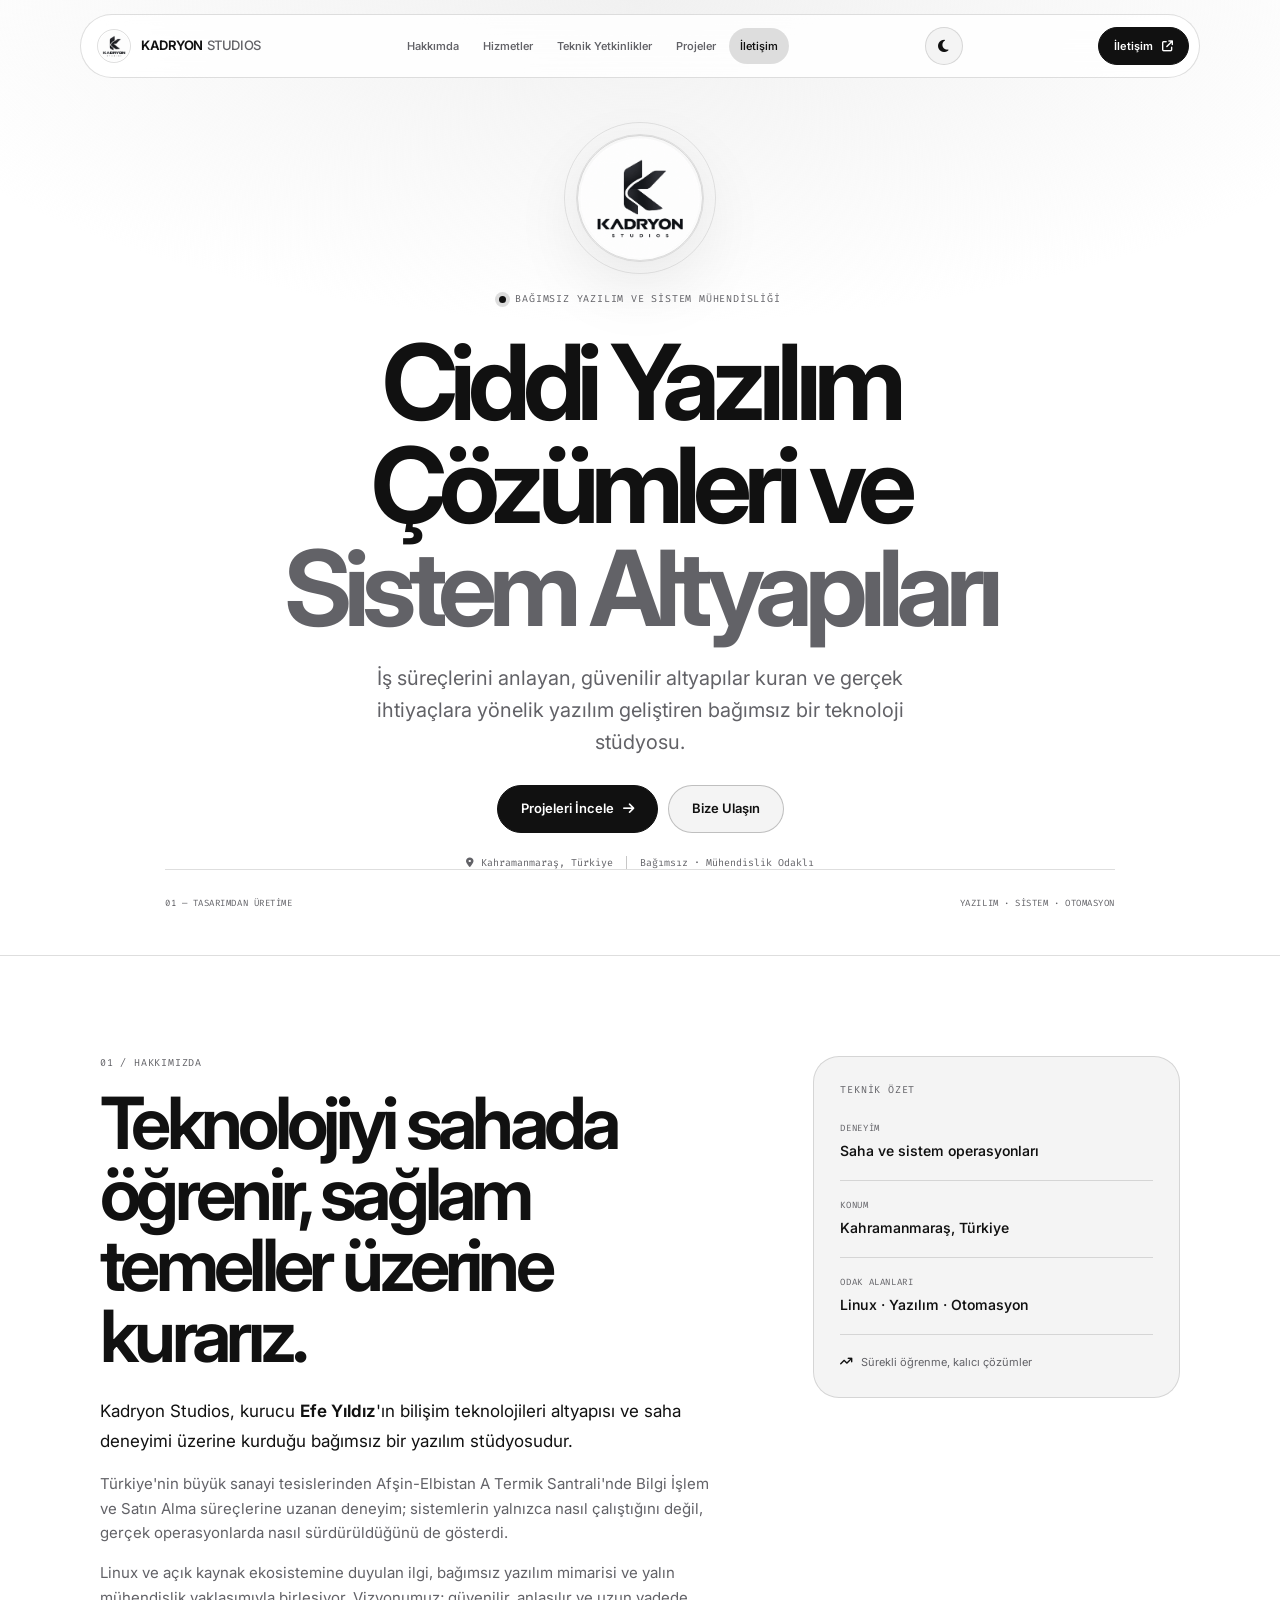
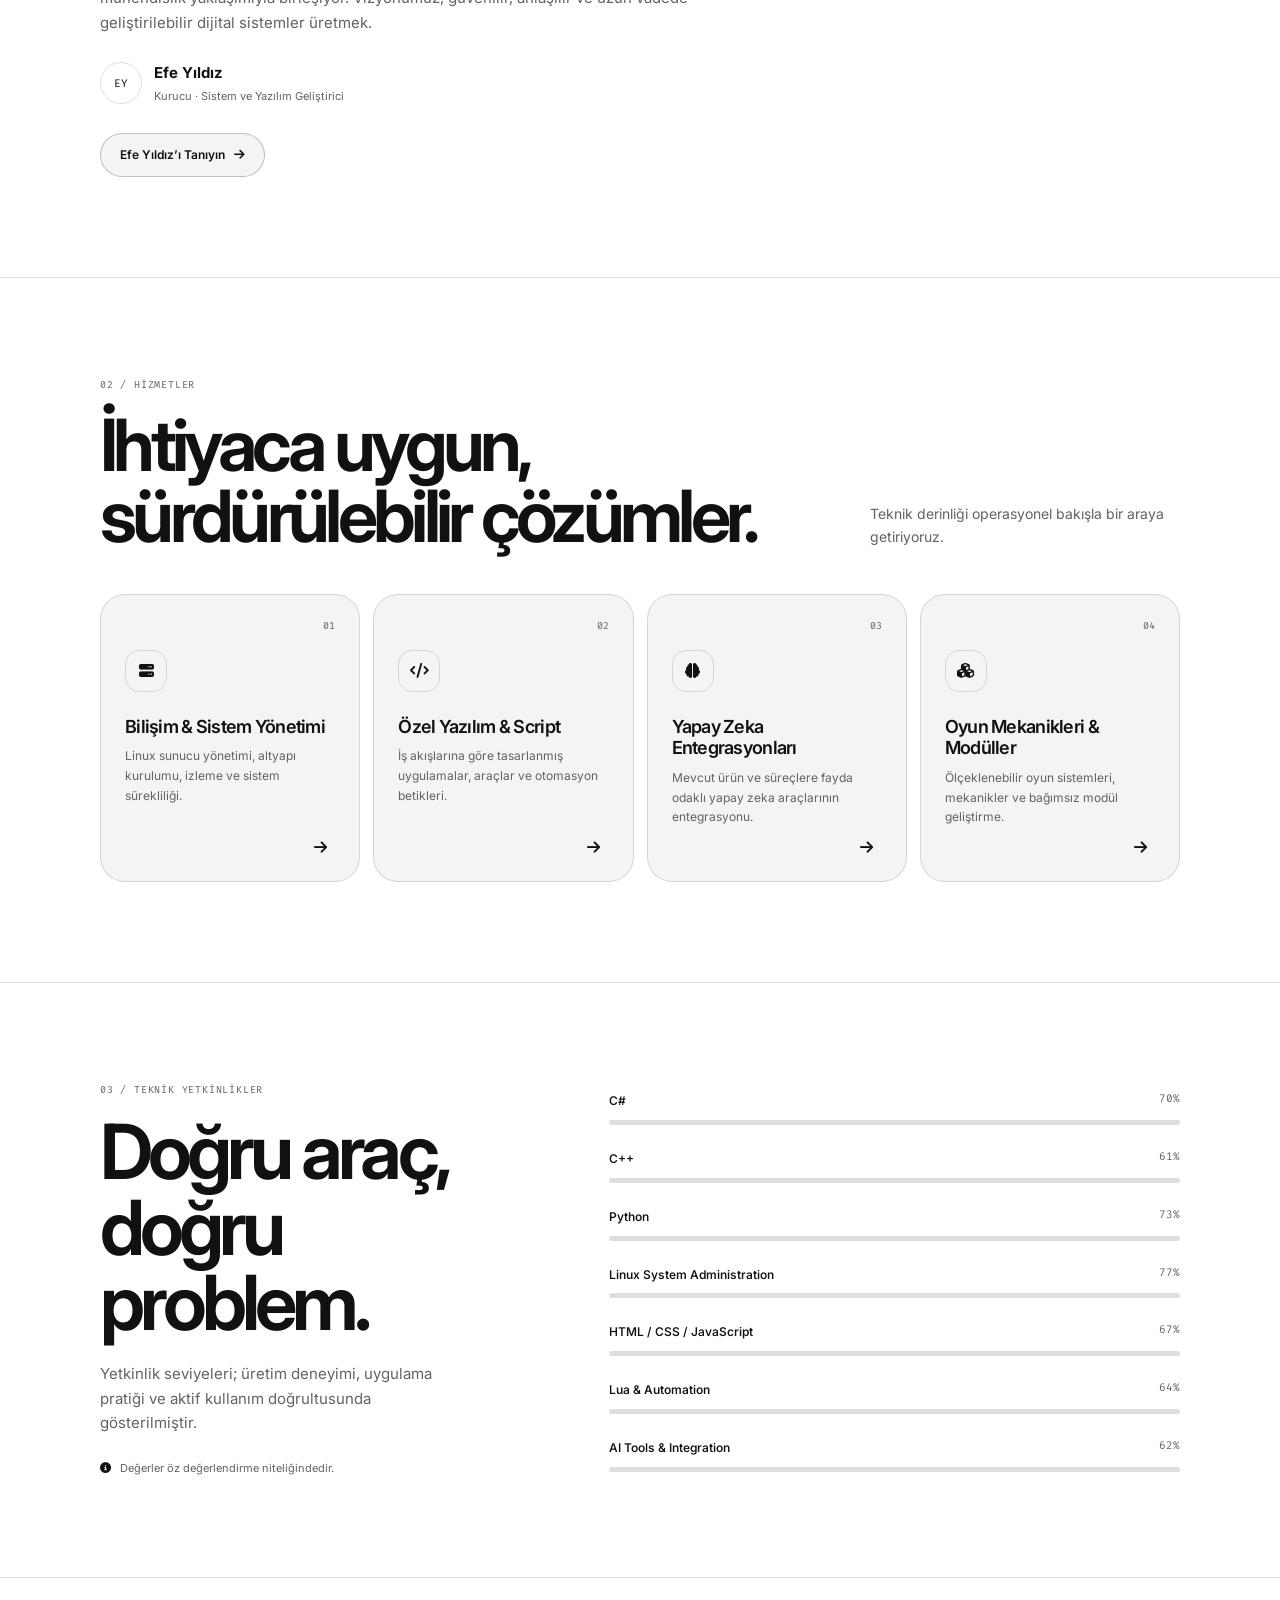
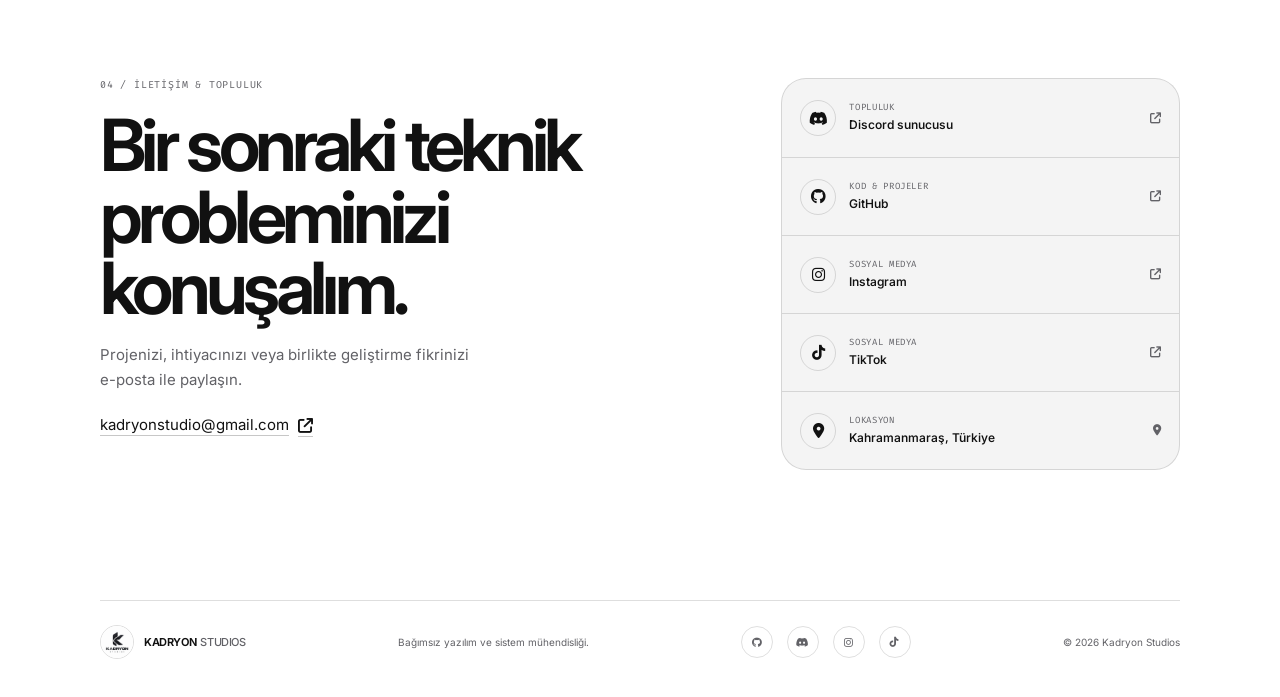
==== commit 3accacaa: "Merge branch 'main' of https://github.com/kadryonstudios/kadryonstudios.github.io" ====
--- a/index.html
+++ b/index.html
@@ -9,7 +9,7 @@
   <meta name="robots" content="index, follow, max-image-preview:large, max-snippet:-1, max-video-preview:-1">
   <title>Kadryon Studios — Yazılım ve Sistem Mühendisliği</title>
   <link rel="canonical" href="https://kadryon.com.tr/">
-  <link rel="icon" type="image/png" href="logo.png">
+  <link rel="icon" type="image/png" href="logo_circle.png">
   <link rel="apple-touch-icon" href="logo_circle.png">
   <meta property="og:type" content="website">
   <meta property="og:site_name" content="Kadryon Studios">
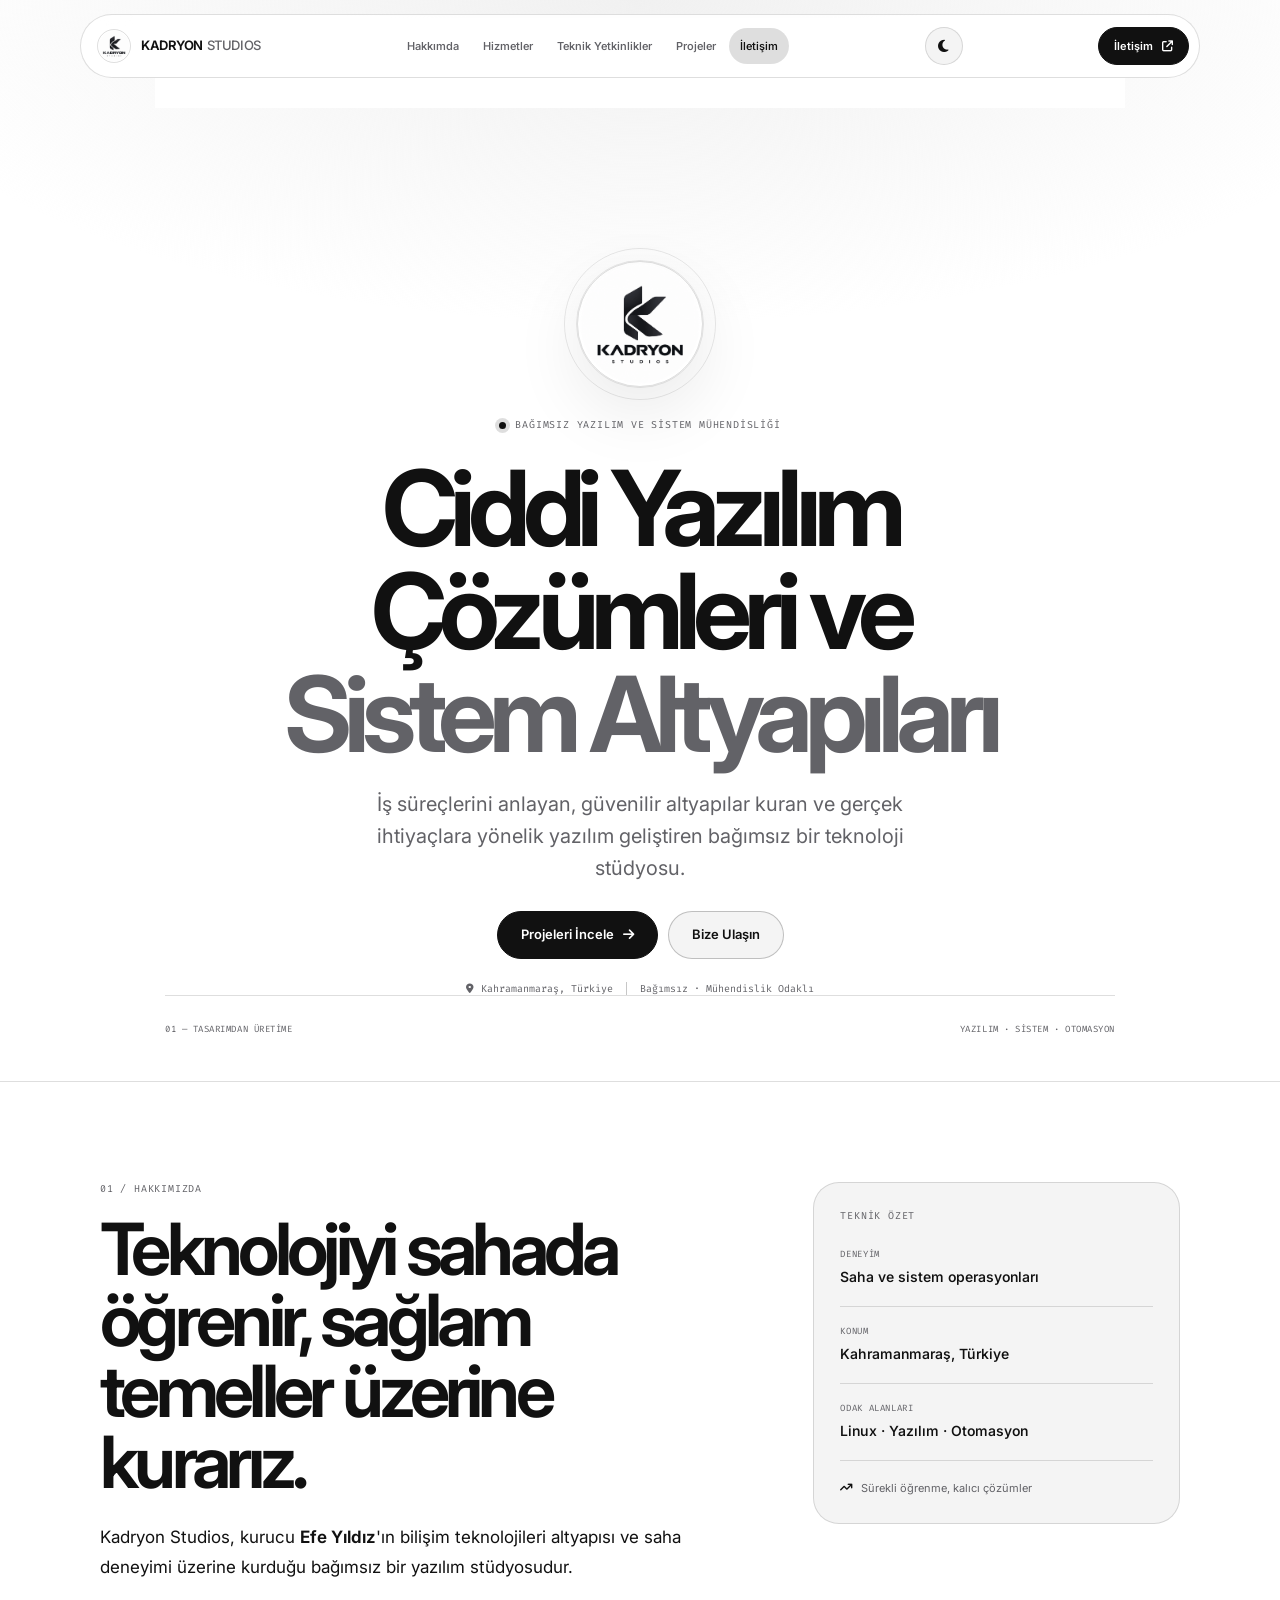
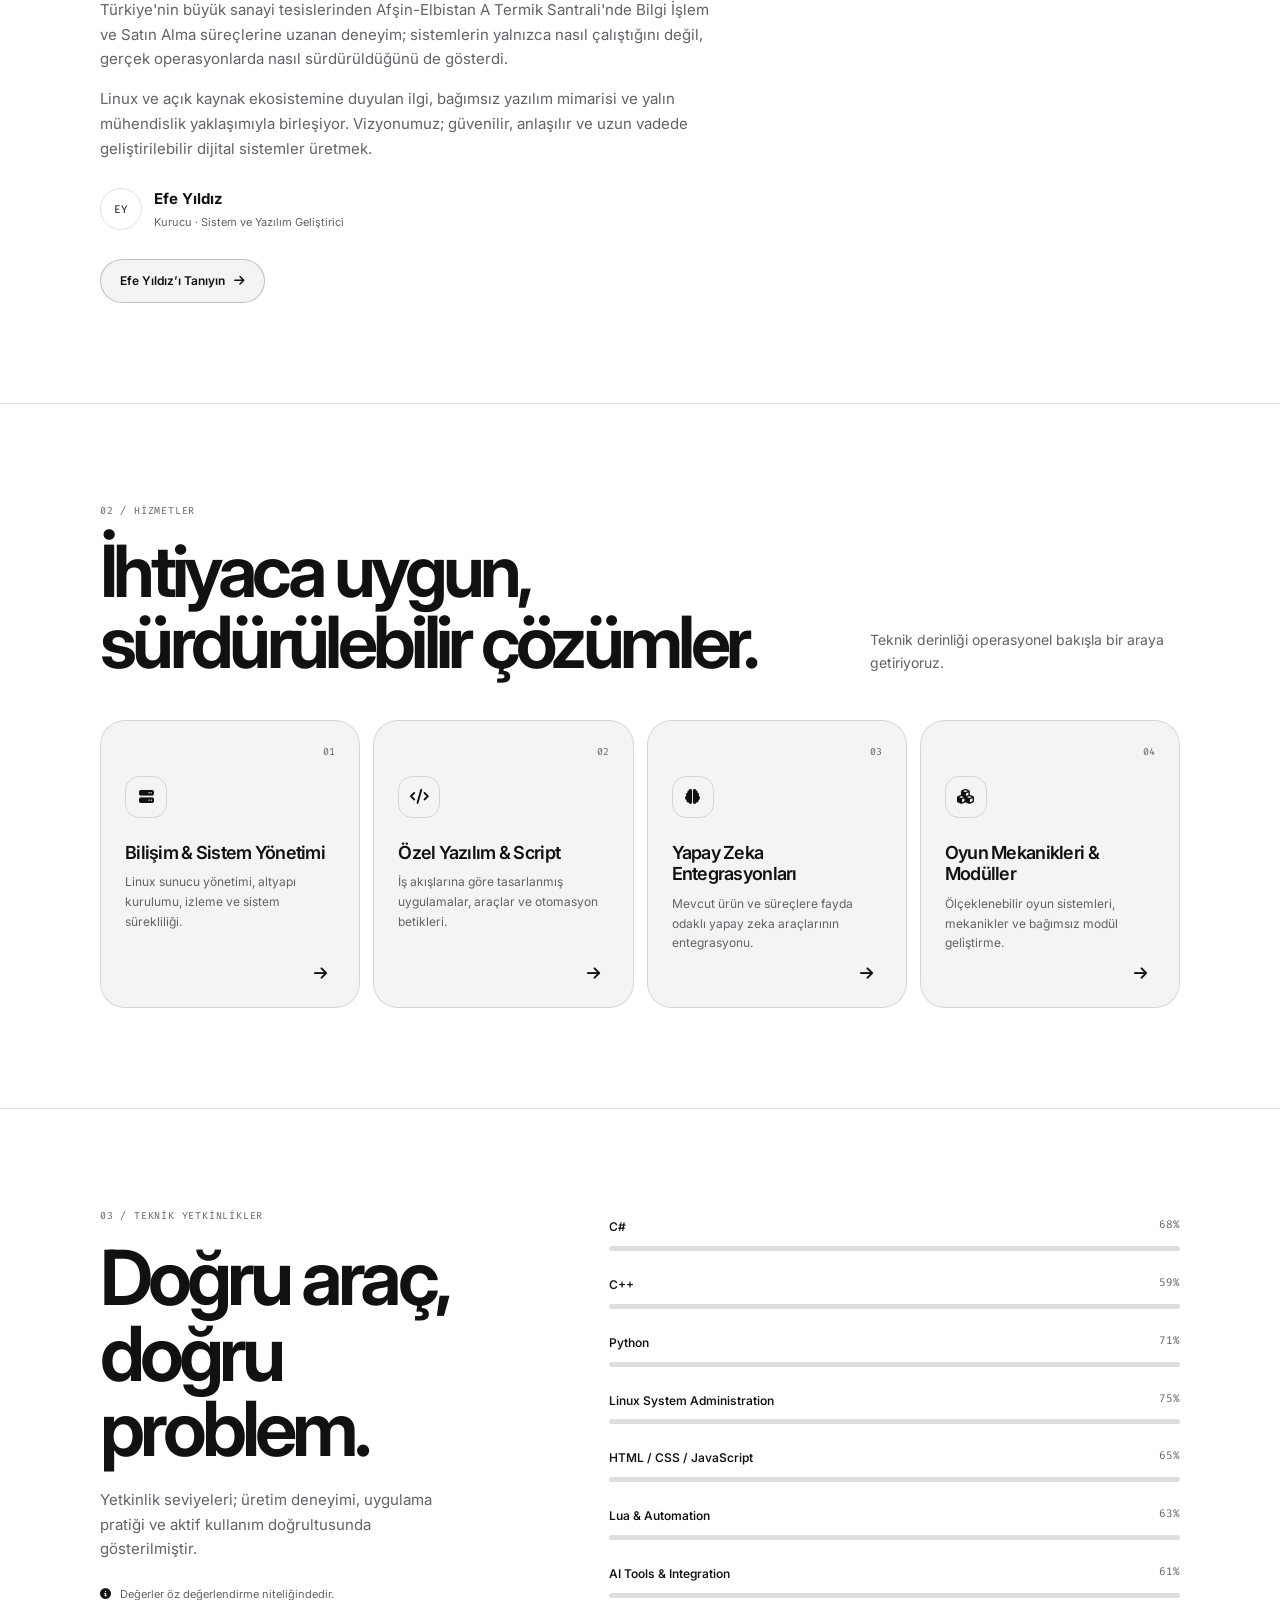
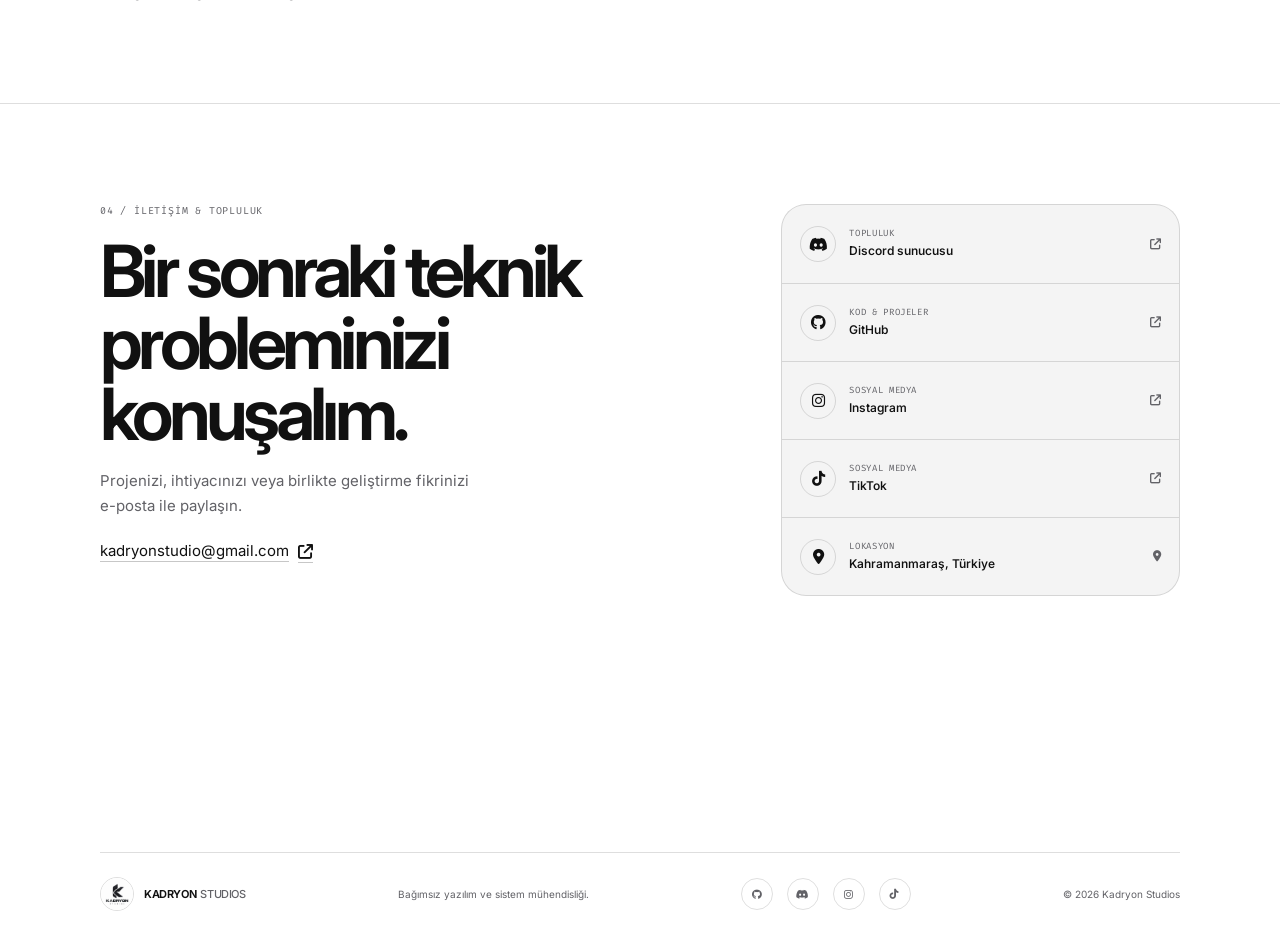
==== commit 3c56b972: "ads" ====
--- a/index.html
+++ b/index.html
@@ -46,10 +46,12 @@
   <link href="https://fonts.googleapis.com/css2?family=Fira+Code:wght@400;500&family=Inter:wght@400;500;600;700;800&display=swap" rel="stylesheet">
   <link rel="stylesheet" href="https://cdnjs.cloudflare.com/ajax/libs/font-awesome/6.5.2/css/all.min.css" referrerpolicy="no-referrer">
   <link rel="stylesheet" href="style.css">
+  <script async src="https://pagead2.googlesyndication.com/pagead/js/adsbygoogle.js?client=ca-pub-2639627449810843" crossorigin="anonymous"></script>
   <script src="script.js" defer></script>
 </head>
 <body>
   <div class="scroll-progress" aria-hidden="true"></div>
+  <aside class="ad-slot ad-slot-top" aria-label="Reklam"><ins class="adsbygoogle" style="display:block" data-ad-client="ca-pub-2639627449810843" data-ad-slot="" data-ad-format="auto" data-full-width-responsive="true"></ins></aside>
   <a class="skip-link" href="#main">Ana içeriğe geç</a>
   <header class="site-header">
     <div class="container nav-wrap">
@@ -122,6 +124,9 @@
       </div>
     </section>
   </main>
+  <aside class="ad-slot ad-slot-bottom" aria-label="Reklam"><ins class="adsbygoogle" style="display:block" data-ad-client="ca-pub-2639627449810843" data-ad-slot="" data-ad-format="auto" data-full-width-responsive="true"></ins></aside>
   <footer class="site-footer"><div class="container footer-inner"><a class="brand footer-brand" href="#top" aria-label="Kadryon Studios ana sayfa"><img class="brand-logo brand-logo-square" src="logo.png" alt="" width="54" height="54"><span>KADRYON <b>STUDIOS</b></span></a><span>Bağımsız yazılım ve sistem mühendisliği.</span><nav class="footer-socials" aria-label="Sosyal medya"><a href="https://github.com/kadryonstudios" target="_blank" rel="noopener noreferrer" aria-label="GitHub"><i class="fa-brands fa-github" aria-hidden="true"></i></a><a href="https://discord.gg/qzvZFR2Uh6" target="_blank" rel="noopener noreferrer" aria-label="Discord"><i class="fa-brands fa-discord" aria-hidden="true"></i></a><a href="https://www.instagram.com/kadryon/" target="_blank" rel="noopener noreferrer" aria-label="Instagram"><i class="fa-brands fa-instagram" aria-hidden="true"></i></a><a href="https://www.tiktok.com/@kadryonstudio" target="_blank" rel="noopener noreferrer" aria-label="TikTok"><i class="fa-brands fa-tiktok" aria-hidden="true"></i></a></nav><span>© <span id="year">2026</span> Kadryon Studios</span></div></footer>
+  <aside class="ad-slot ad-slot-left" aria-label="Reklam"><ins class="adsbygoogle" style="display:block" data-ad-client="ca-pub-2639627449810843" data-ad-slot="" data-ad-format="auto" data-full-width-responsive="true"></ins></aside>
+  <aside class="ad-slot ad-slot-right" aria-label="Reklam"><ins class="adsbygoogle" style="display:block" data-ad-client="ca-pub-2639627449810843" data-ad-slot="" data-ad-format="auto" data-full-width-responsive="true"></ins></aside>
 </body>
 </html>
--- a/style.css
+++ b/style.css
@@ -369,3 +369,12 @@
   .footer-inner>span:nth-child(2) { display: none; }
   .footer-inner>span:last-child { width: 100%; }
 }
+
+/* Google AdSense placements */
+.ad-slot { position: relative; z-index: 2; display: block; overflow: hidden; background: var(--bg); }
+.ad-slot-top,.ad-slot-bottom { width: min(100% - 48px, 970px); min-height: 90px; margin: 18px auto; }
+.ad-slot-left,.ad-slot-right { position: fixed; z-index: 40; top: 50%; width: 160px; min-height: 600px; transform: translateY(-50%); }
+.ad-slot-left { left: 8px; }
+.ad-slot-right { right: 8px; }
+@media (max-width: 1400px) { .ad-slot-left,.ad-slot-right { display: none; } }
+@media (max-width: 600px) { .ad-slot-top,.ad-slot-bottom { width: calc(100% - 28px); min-height: 50px; margin: 12px auto; } }
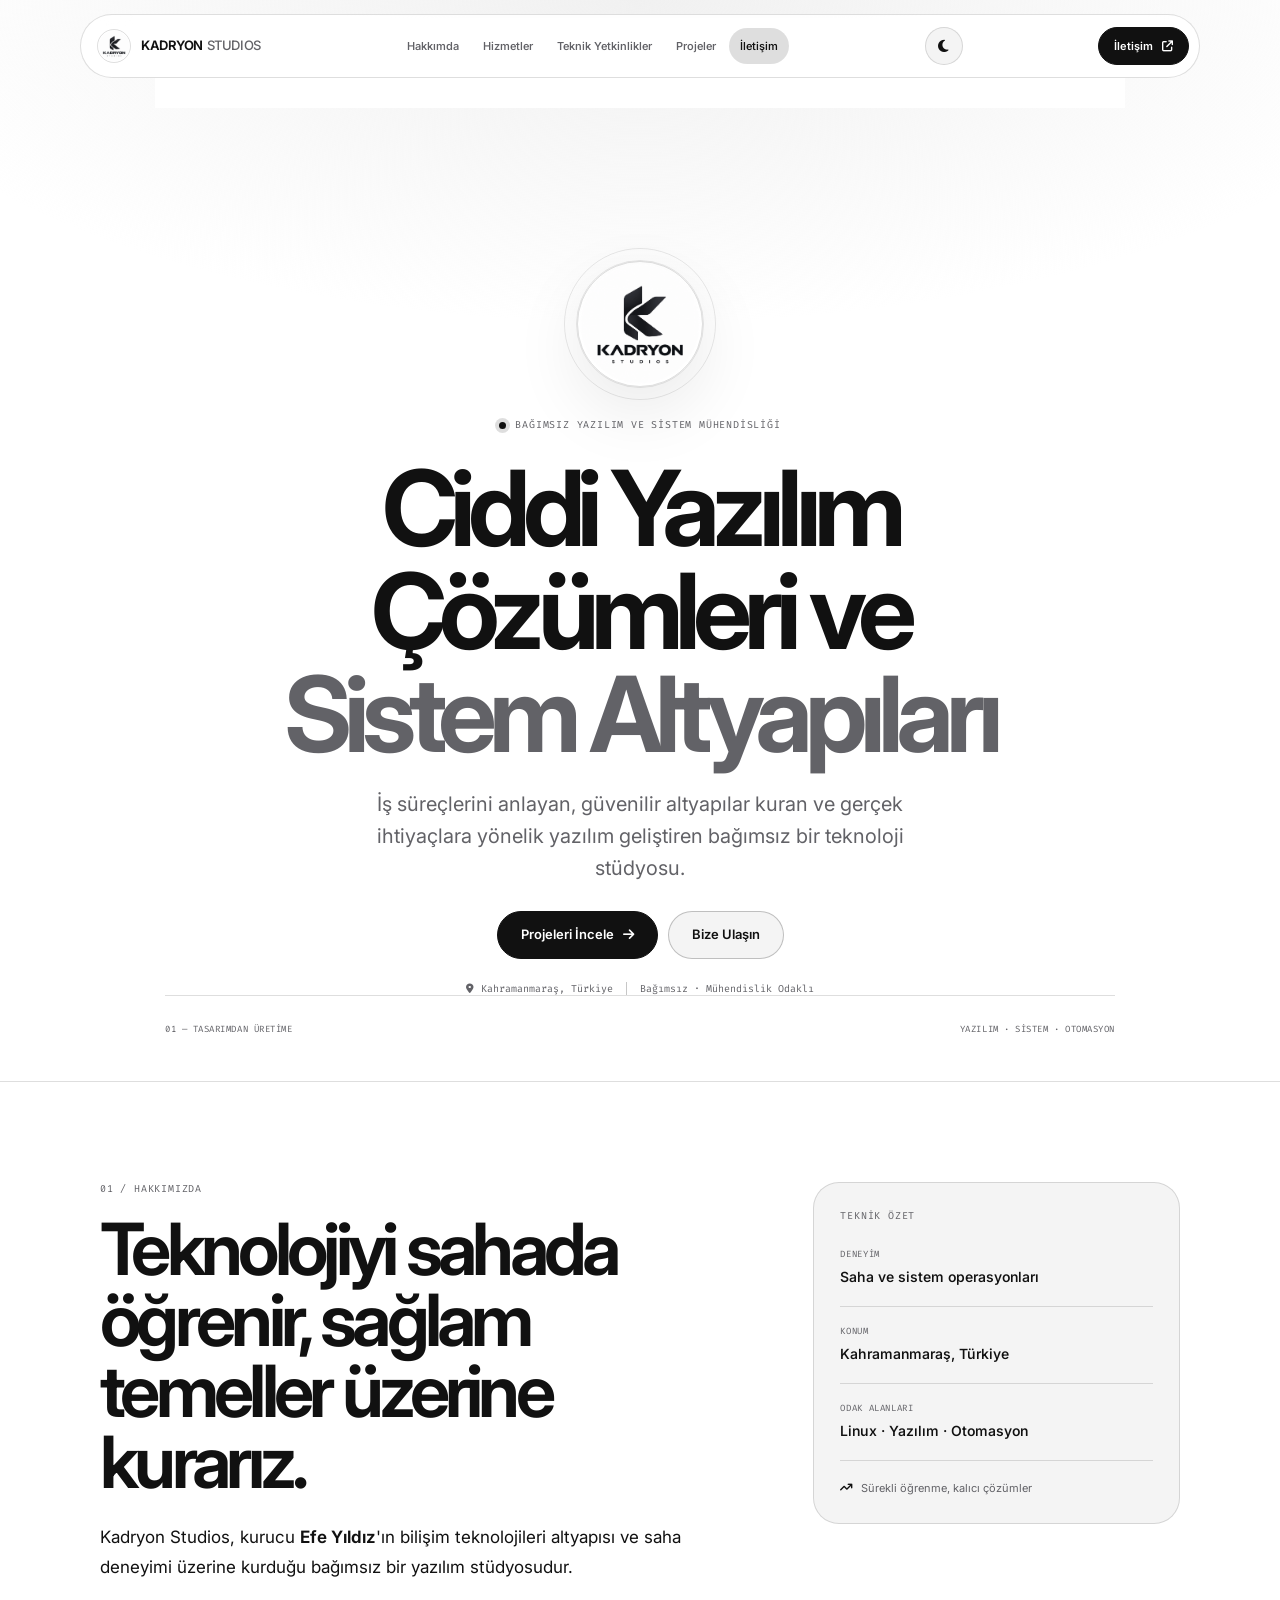
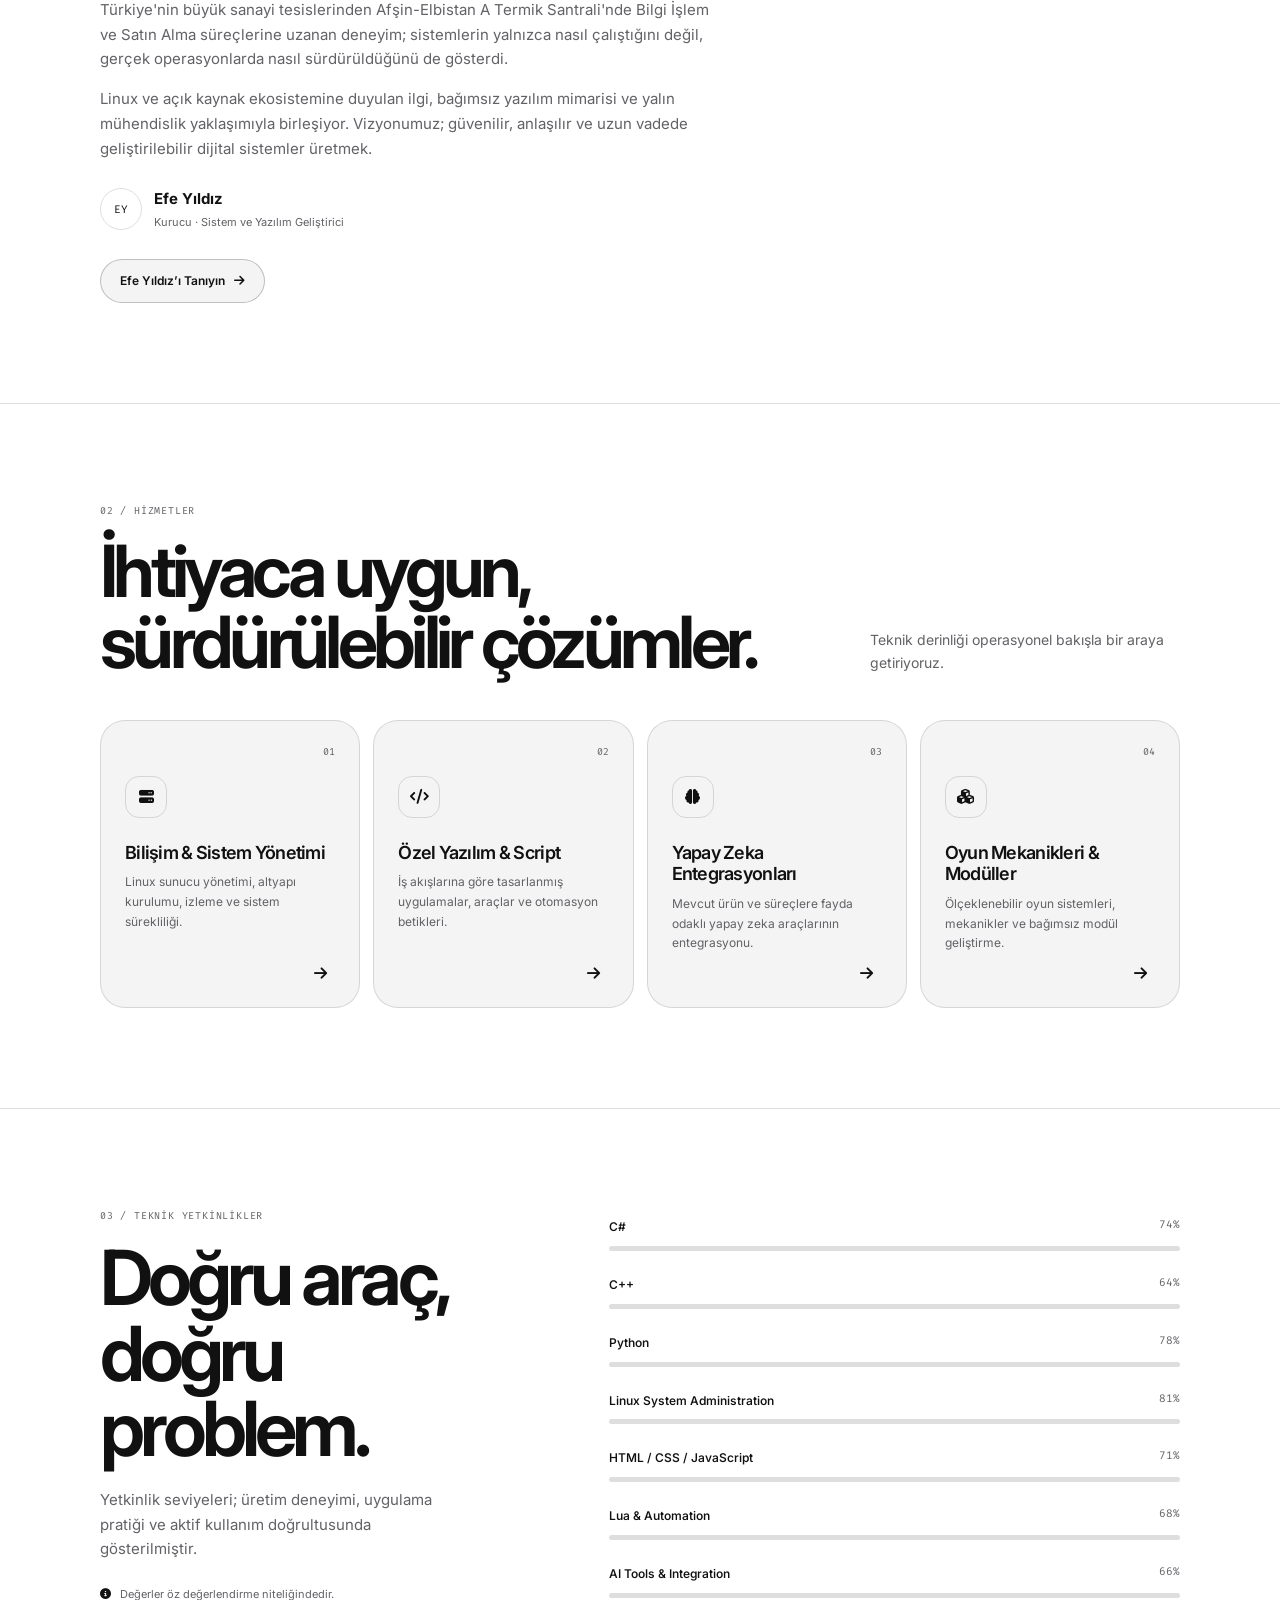
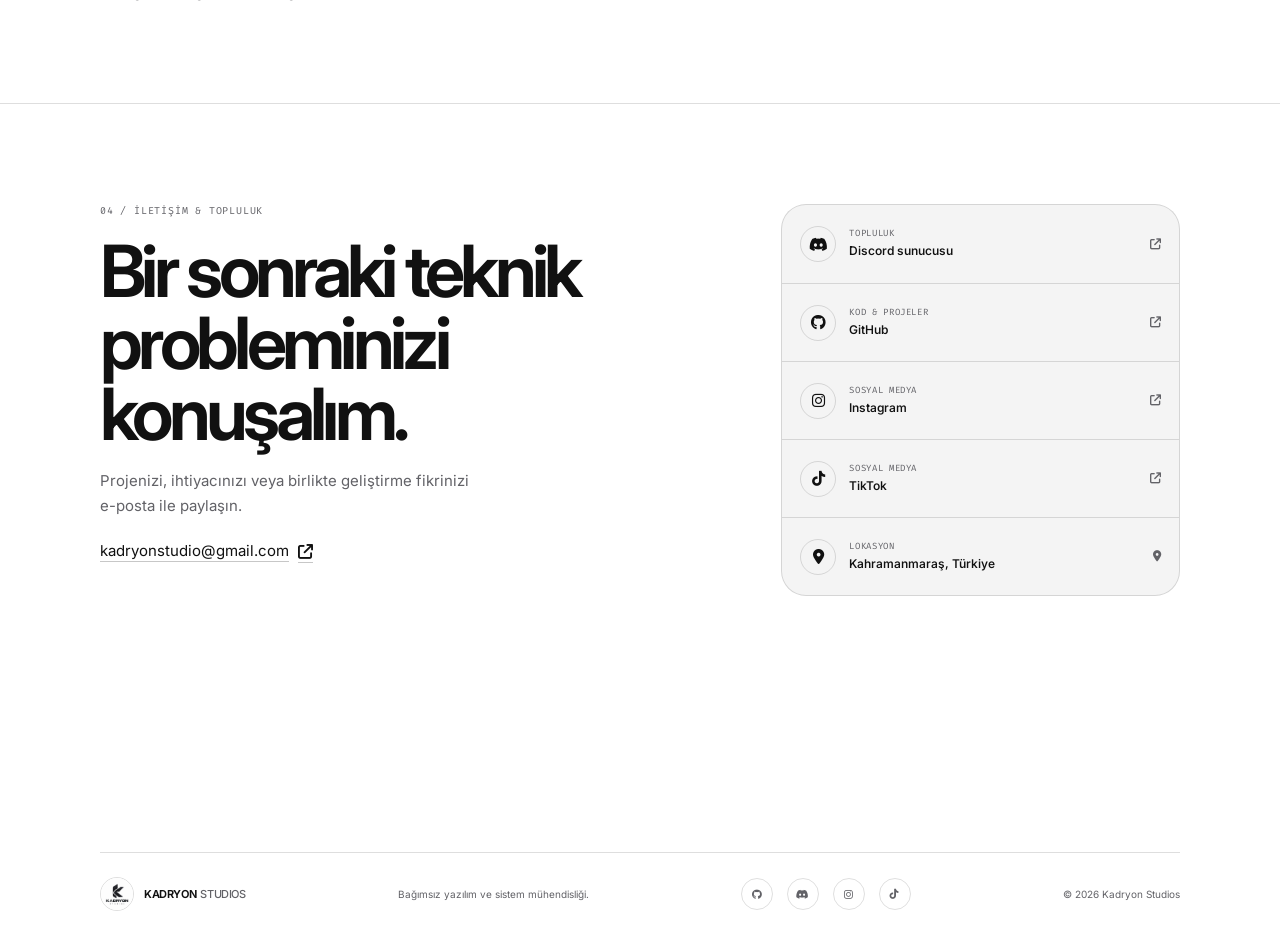
==== commit 8a52c2f3: "adss" ====
--- a/index.html
+++ b/index.html
@@ -46,6 +46,8 @@
   <link href="https://fonts.googleapis.com/css2?family=Fira+Code:wght@400;500&family=Inter:wght@400;500;600;700;800&display=swap" rel="stylesheet">
   <link rel="stylesheet" href="https://cdnjs.cloudflare.com/ajax/libs/font-awesome/6.5.2/css/all.min.css" referrerpolicy="no-referrer">
   <link rel="stylesheet" href="style.css">
+  <script async src="https://fundingchoicesmessages.google.com/i/pub-2639627449810843?ers=1"></script>
+  <script>(function() { function signalGooglefcPresent() { if (!window.frames['googlefcPresent']) { if (document.body) { const iframe = document.createElement('iframe'); iframe.style = 'width: 0; height: 0; border: none; z-index: -1000; left: -1000px; top: -1000px;'; iframe.style.display = 'none'; iframe.name = 'googlefcPresent'; document.body.appendChild(iframe); } else { setTimeout(signalGooglefcPresent, 0); } } } signalGooglefcPresent(); })();</script>
   <script async src="https://pagead2.googlesyndication.com/pagead/js/adsbygoogle.js?client=ca-pub-2639627449810843" crossorigin="anonymous"></script>
   <script src="script.js" defer></script>
 </head>
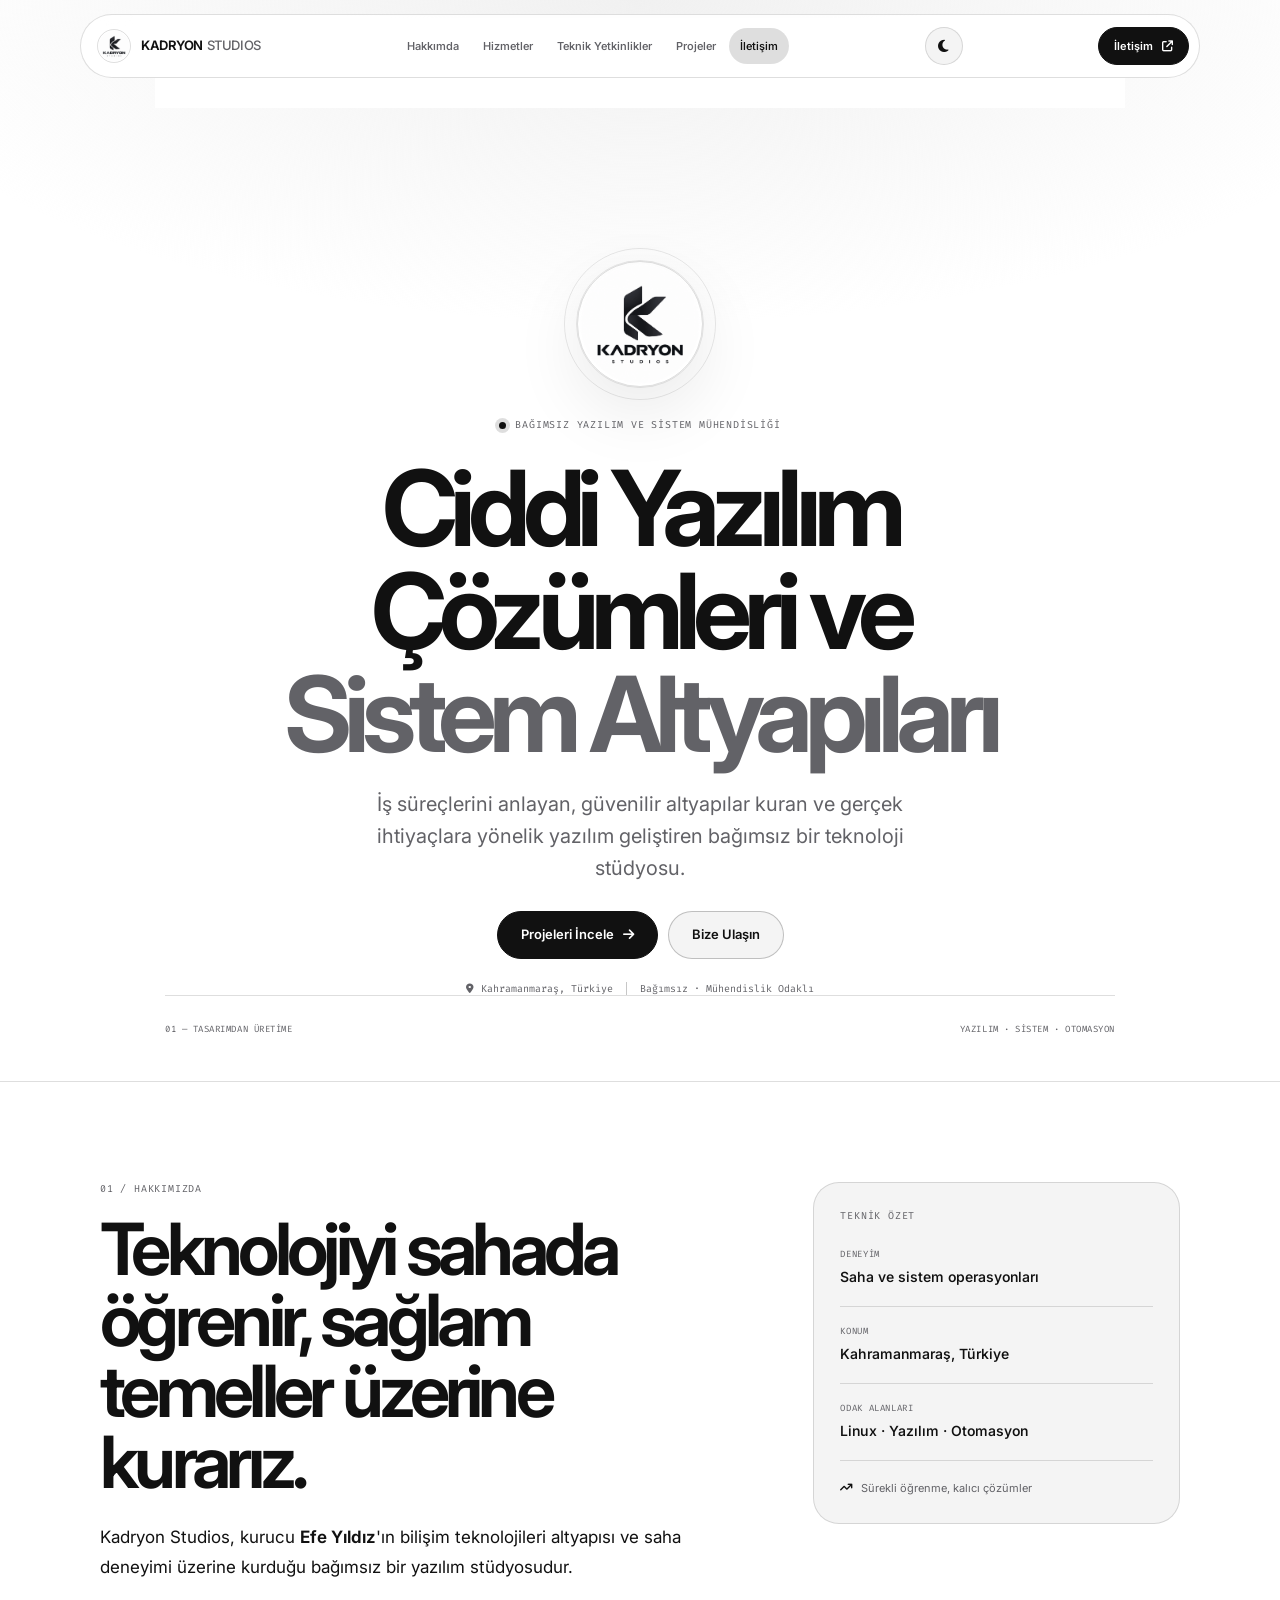
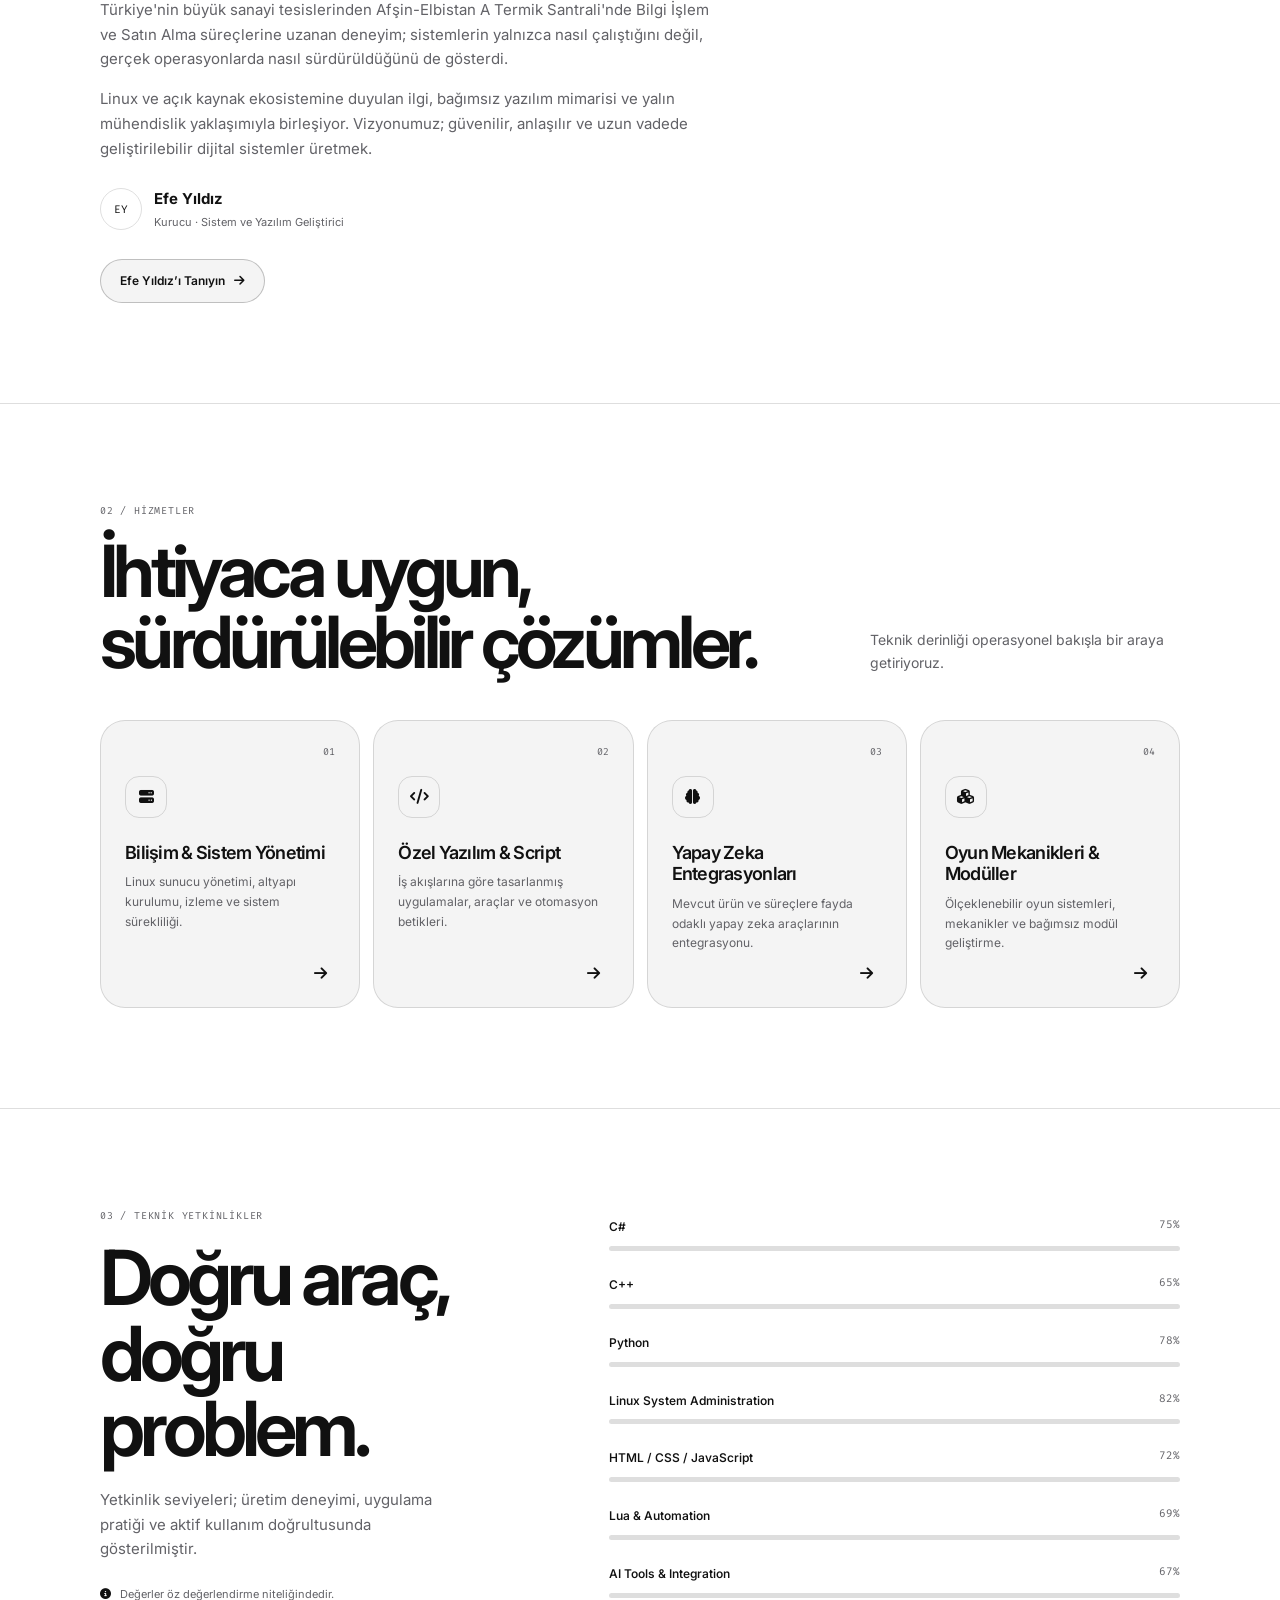
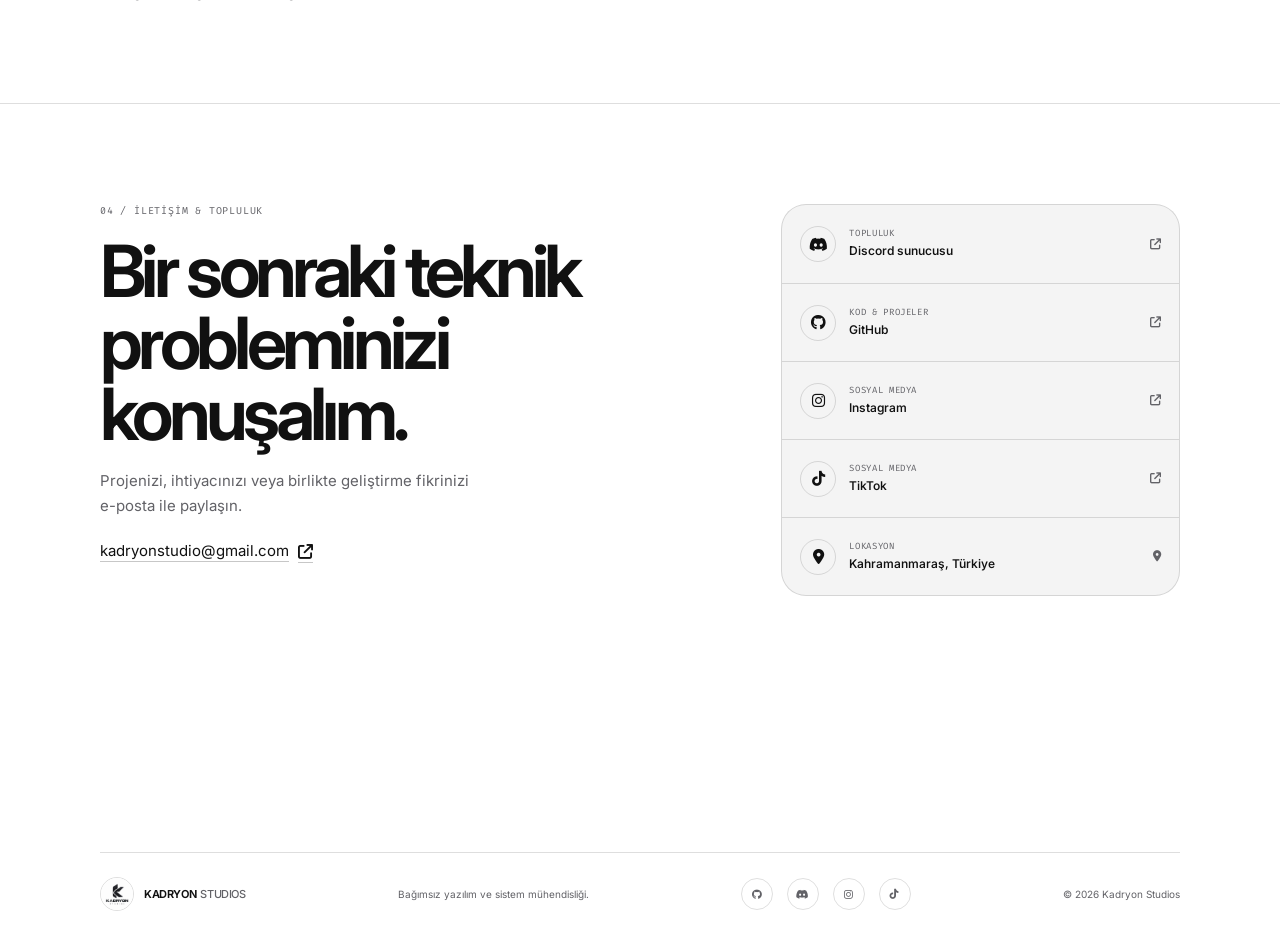
==== commit 7c002bca: "ads" ====
--- a/index.html
+++ b/index.html
@@ -5,6 +5,7 @@
   <meta name="viewport" content="width=device-width, initial-scale=1">
   <meta name="theme-color" content="#000000">
   <meta name="description" content="Kadryon Studios; sistem yönetimi, özel yazılım geliştirme, otomasyon ve yapay zeka entegrasyonlarında mühendislik odaklı çözümler sunar.">
+  <meta name="google-adsense-account" content="ca-pub-2639627449810843">
   <meta name="author" content="Kadryon Studios">
   <meta name="robots" content="index, follow, max-image-preview:large, max-snippet:-1, max-video-preview:-1">
   <title>Kadryon Studios — Yazılım ve Sistem Mühendisliği</title>
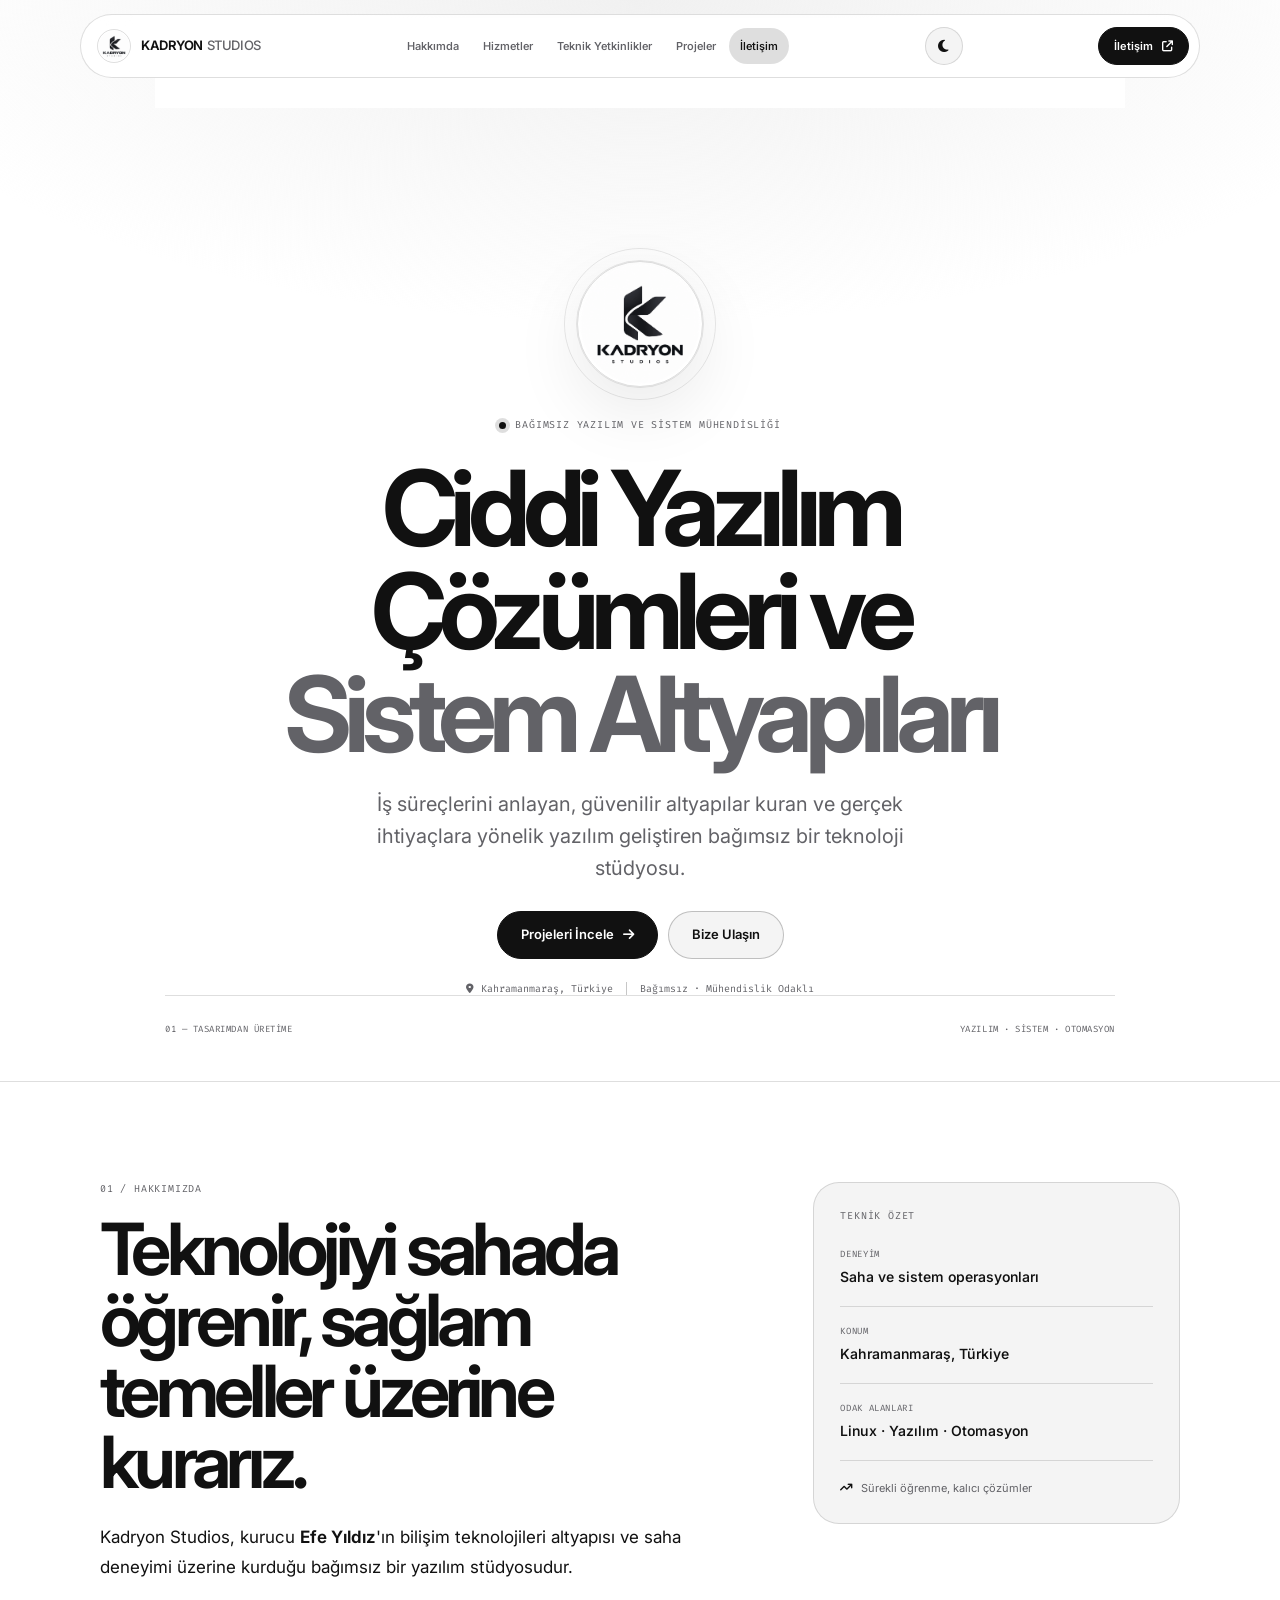
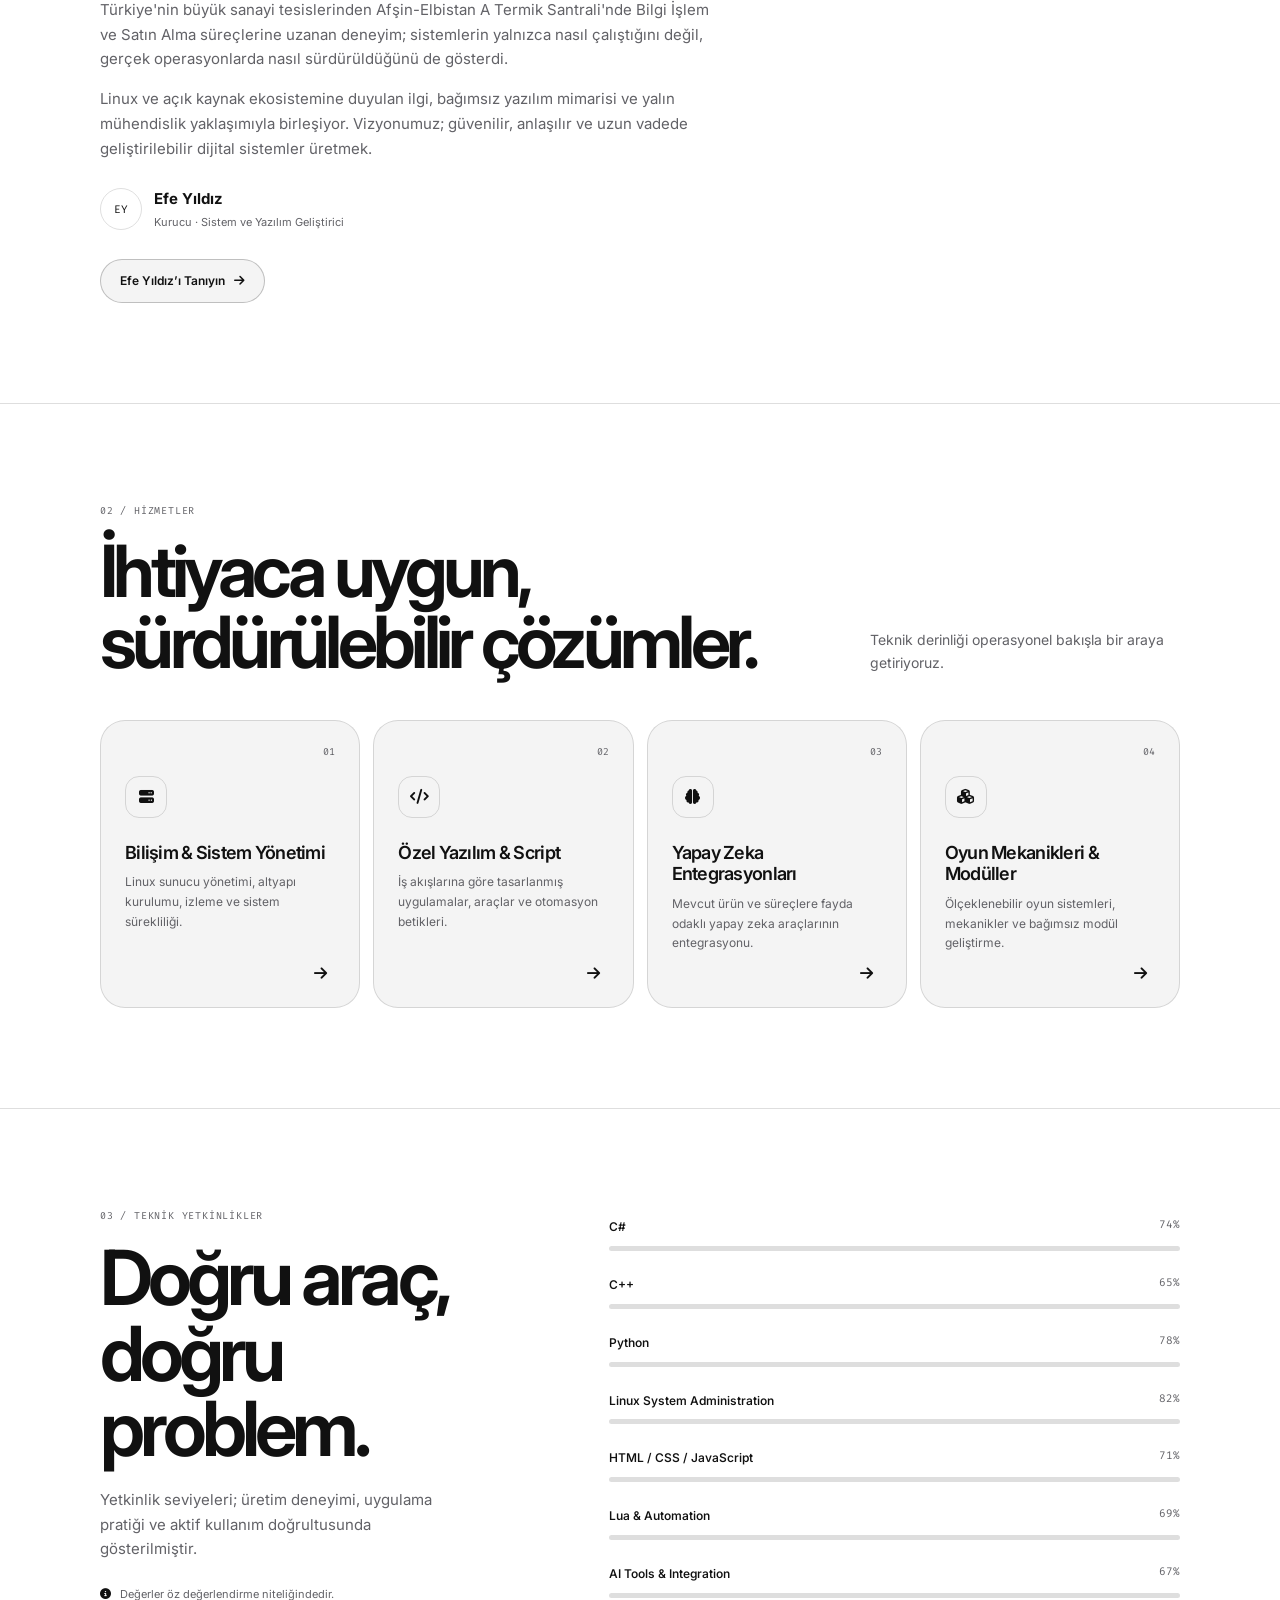
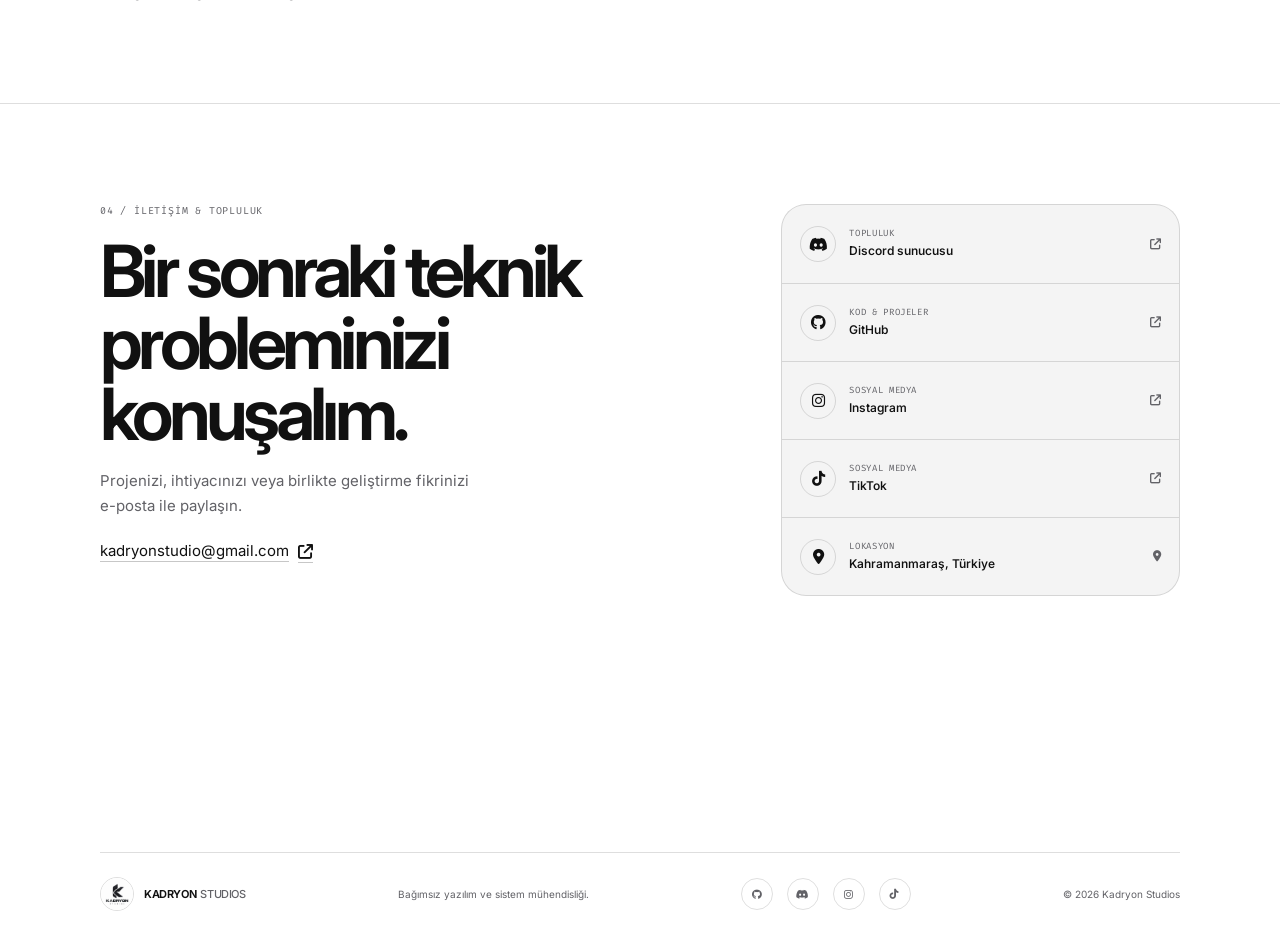
==== commit f3a34181: "adss" ====
--- a/index.html
+++ b/index.html
@@ -54,7 +54,8 @@
 </head>
 <body>
   <div class="scroll-progress" aria-hidden="true"></div>
-  <aside class="ad-slot ad-slot-top" aria-label="Reklam"><ins class="adsbygoogle" style="display:block" data-ad-client="ca-pub-2639627449810843" data-ad-slot="" data-ad-format="auto" data-full-width-responsive="true"></ins></aside>
+  <aside class="ad-slot ad-slot-top" aria-label="Reklam"><ins class="adsbygoogle" style="display:block" data-ad-client="ca-pub-2639627449810843" data-ad-slot="6071224870" data-ad-format="auto" data-full-width-responsive="true"></ins>
+    <script>(adsbygoogle = window.adsbygoogle || []).push({});</script></aside>
   <a class="skip-link" href="#main">Ana içeriğe geç</a>
   <header class="site-header">
     <div class="container nav-wrap">
@@ -127,9 +128,12 @@
       </div>
     </section>
   </main>
-  <aside class="ad-slot ad-slot-bottom" aria-label="Reklam"><ins class="adsbygoogle" style="display:block" data-ad-client="ca-pub-2639627449810843" data-ad-slot="" data-ad-format="auto" data-full-width-responsive="true"></ins></aside>
+  <aside class="ad-slot ad-slot-bottom" aria-label="Reklam"><ins class="adsbygoogle" style="display:block" data-ad-client="ca-pub-2639627449810843" data-ad-slot="6071224870" data-ad-format="auto" data-full-width-responsive="true"></ins>
+    <script>(adsbygoogle = window.adsbygoogle || []).push({});</script></aside>
   <footer class="site-footer"><div class="container footer-inner"><a class="brand footer-brand" href="#top" aria-label="Kadryon Studios ana sayfa"><img class="brand-logo brand-logo-square" src="logo.png" alt="" width="54" height="54"><span>KADRYON <b>STUDIOS</b></span></a><span>Bağımsız yazılım ve sistem mühendisliği.</span><nav class="footer-socials" aria-label="Sosyal medya"><a href="https://github.com/kadryonstudios" target="_blank" rel="noopener noreferrer" aria-label="GitHub"><i class="fa-brands fa-github" aria-hidden="true"></i></a><a href="https://discord.gg/qzvZFR2Uh6" target="_blank" rel="noopener noreferrer" aria-label="Discord"><i class="fa-brands fa-discord" aria-hidden="true"></i></a><a href="https://www.instagram.com/kadryon/" target="_blank" rel="noopener noreferrer" aria-label="Instagram"><i class="fa-brands fa-instagram" aria-hidden="true"></i></a><a href="https://www.tiktok.com/@kadryonstudio" target="_blank" rel="noopener noreferrer" aria-label="TikTok"><i class="fa-brands fa-tiktok" aria-hidden="true"></i></a></nav><span>© <span id="year">2026</span> Kadryon Studios</span></div></footer>
-  <aside class="ad-slot ad-slot-left" aria-label="Reklam"><ins class="adsbygoogle" style="display:block" data-ad-client="ca-pub-2639627449810843" data-ad-slot="" data-ad-format="auto" data-full-width-responsive="true"></ins></aside>
-  <aside class="ad-slot ad-slot-right" aria-label="Reklam"><ins class="adsbygoogle" style="display:block" data-ad-client="ca-pub-2639627449810843" data-ad-slot="" data-ad-format="auto" data-full-width-responsive="true"></ins></aside>
+  <aside class="ad-slot ad-slot-left" aria-label="Reklam"><ins class="adsbygoogle" style="display:block" data-ad-client="ca-pub-2639627449810843" data-ad-slot="6071224870" data-ad-format="auto" data-full-width-responsive="true"></ins>
+    <script>(adsbygoogle = window.adsbygoogle || []).push({});</script></aside>
+  <aside class="ad-slot ad-slot-right" aria-label="Reklam"><ins class="adsbygoogle" style="display:block" data-ad-client="ca-pub-2639627449810843" data-ad-slot="6071224870" data-ad-format="auto" data-full-width-responsive="true"></ins>
+    <script>(adsbygoogle = window.adsbygoogle || []).push({});</script></aside>
 </body>
 </html>
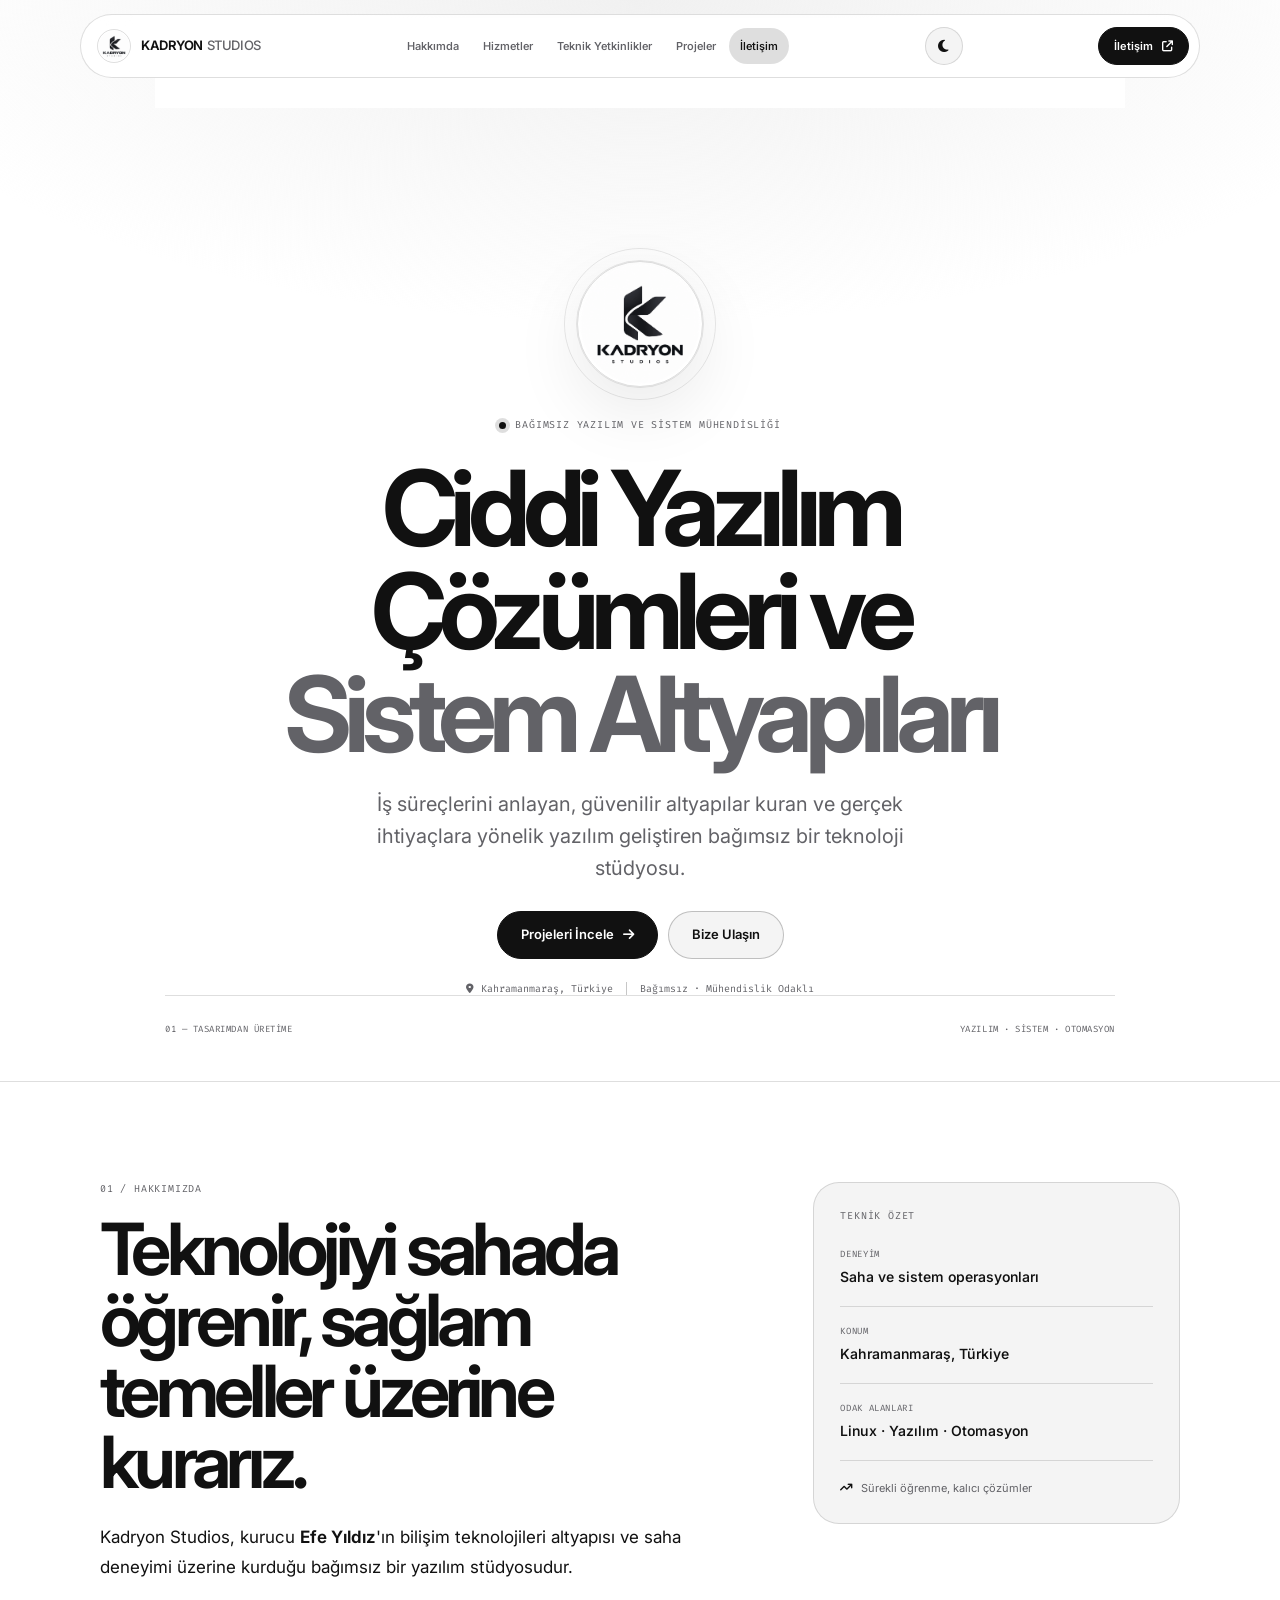
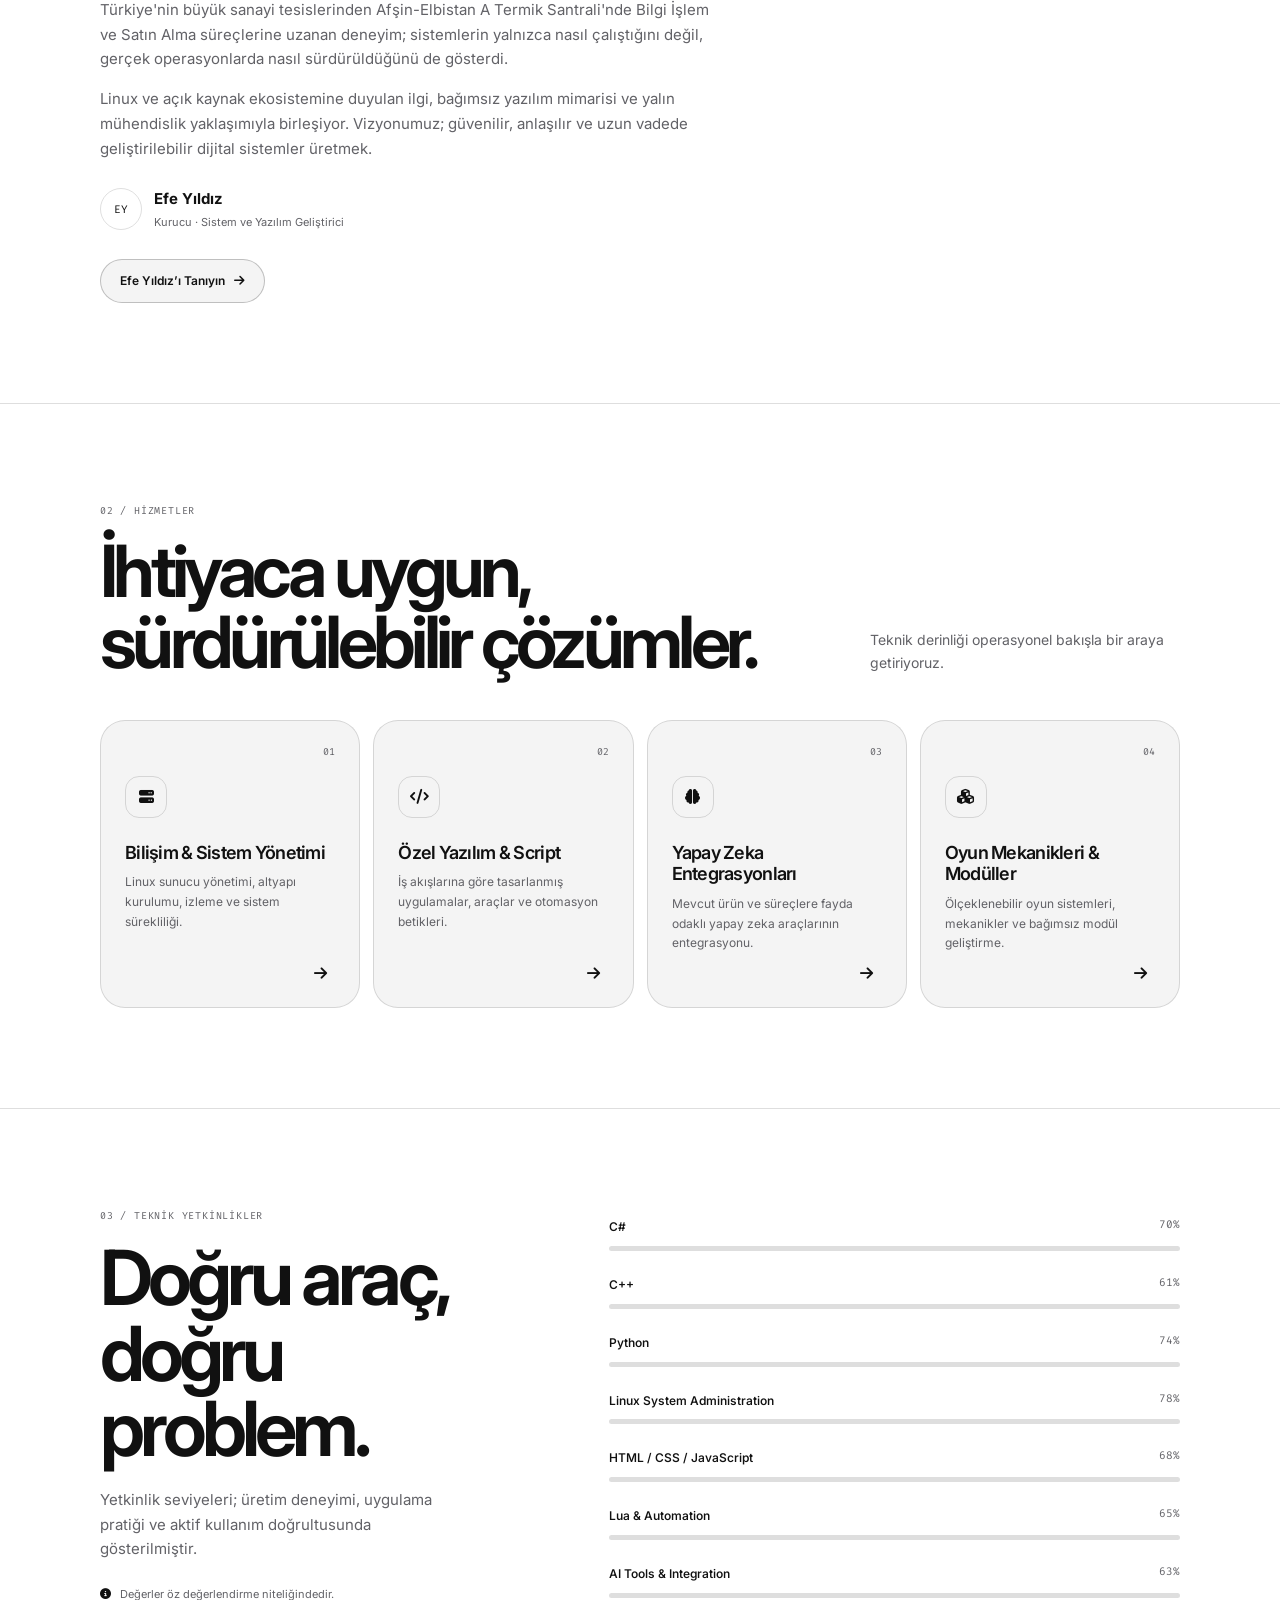
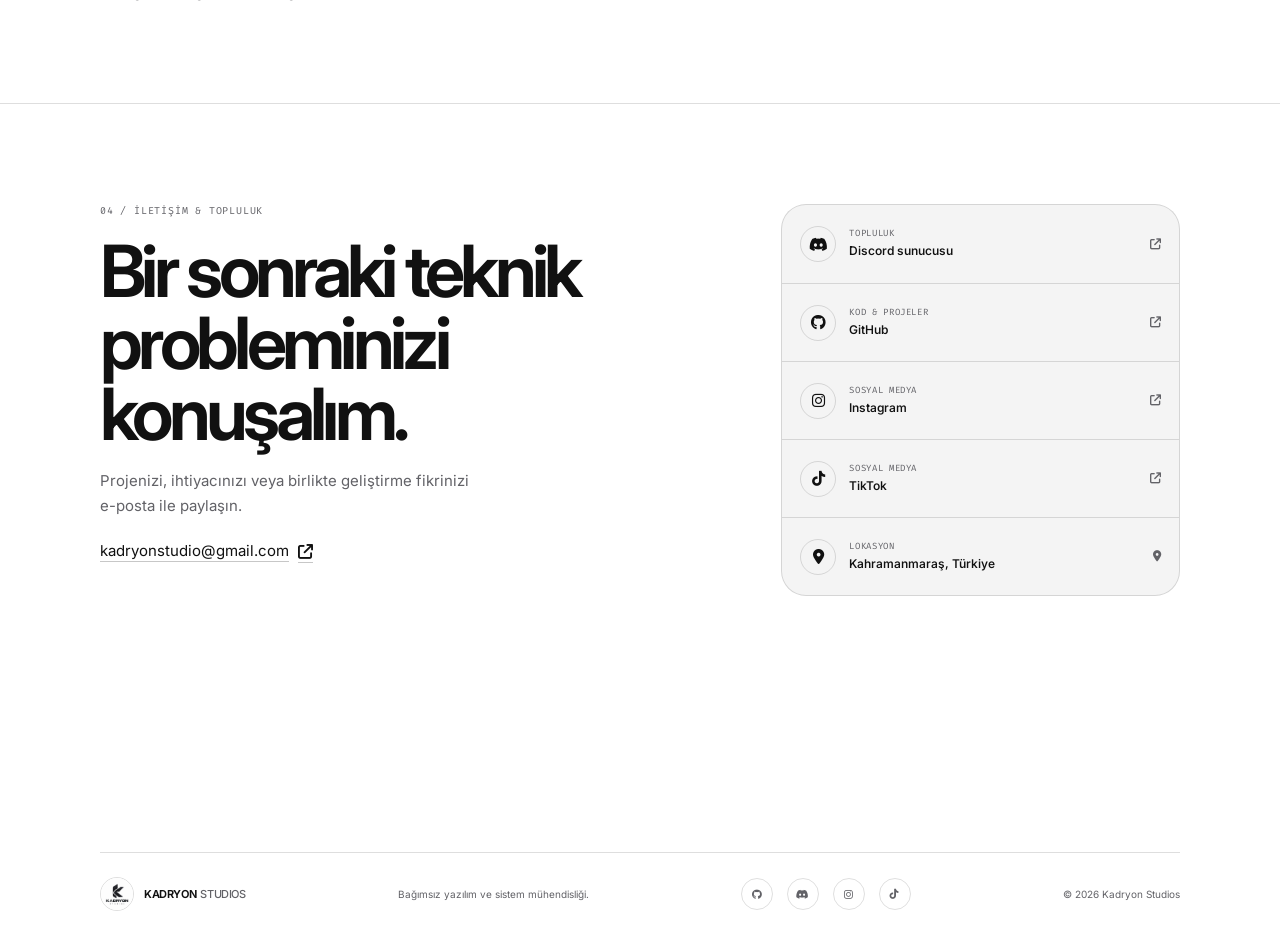
==== commit d3dd1d3c: "ads3" ====
--- a/index.html
+++ b/index.html
@@ -54,7 +54,7 @@
 </head>
 <body>
   <div class="scroll-progress" aria-hidden="true"></div>
-  <aside class="ad-slot ad-slot-top" aria-label="Reklam"><ins class="adsbygoogle" style="display:block" data-ad-client="ca-pub-2639627449810843" data-ad-slot="6071224870" data-ad-format="auto" data-full-width-responsive="true"></ins>
+  <aside class="ad-slot ad-slot-top" aria-label="Reklam"><ins class="adsbygoogle" style="display:block" data-ad-client="ca-pub-2639627449810843" data-ad-slot="9061058131" data-ad-format="auto" data-full-width-responsive="true"></ins>
     <script>(adsbygoogle = window.adsbygoogle || []).push({});</script></aside>
   <a class="skip-link" href="#main">Ana içeriğe geç</a>
   <header class="site-header">
@@ -128,7 +128,7 @@
       </div>
     </section>
   </main>
-  <aside class="ad-slot ad-slot-bottom" aria-label="Reklam"><ins class="adsbygoogle" style="display:block" data-ad-client="ca-pub-2639627449810843" data-ad-slot="6071224870" data-ad-format="auto" data-full-width-responsive="true"></ins>
+  <aside class="ad-slot ad-slot-bottom" aria-label="Reklam"><ins class="adsbygoogle" style="display:block" data-ad-client="ca-pub-2639627449810843" data-ad-slot="9061058131" data-ad-format="auto" data-full-width-responsive="true"></ins>
     <script>(adsbygoogle = window.adsbygoogle || []).push({});</script></aside>
   <footer class="site-footer"><div class="container footer-inner"><a class="brand footer-brand" href="#top" aria-label="Kadryon Studios ana sayfa"><img class="brand-logo brand-logo-square" src="logo.png" alt="" width="54" height="54"><span>KADRYON <b>STUDIOS</b></span></a><span>Bağımsız yazılım ve sistem mühendisliği.</span><nav class="footer-socials" aria-label="Sosyal medya"><a href="https://github.com/kadryonstudios" target="_blank" rel="noopener noreferrer" aria-label="GitHub"><i class="fa-brands fa-github" aria-hidden="true"></i></a><a href="https://discord.gg/qzvZFR2Uh6" target="_blank" rel="noopener noreferrer" aria-label="Discord"><i class="fa-brands fa-discord" aria-hidden="true"></i></a><a href="https://www.instagram.com/kadryon/" target="_blank" rel="noopener noreferrer" aria-label="Instagram"><i class="fa-brands fa-instagram" aria-hidden="true"></i></a><a href="https://www.tiktok.com/@kadryonstudio" target="_blank" rel="noopener noreferrer" aria-label="TikTok"><i class="fa-brands fa-tiktok" aria-hidden="true"></i></a></nav><span>© <span id="year">2026</span> Kadryon Studios</span></div></footer>
   <aside class="ad-slot ad-slot-left" aria-label="Reklam"><ins class="adsbygoogle" style="display:block" data-ad-client="ca-pub-2639627449810843" data-ad-slot="6071224870" data-ad-format="auto" data-full-width-responsive="true"></ins>
